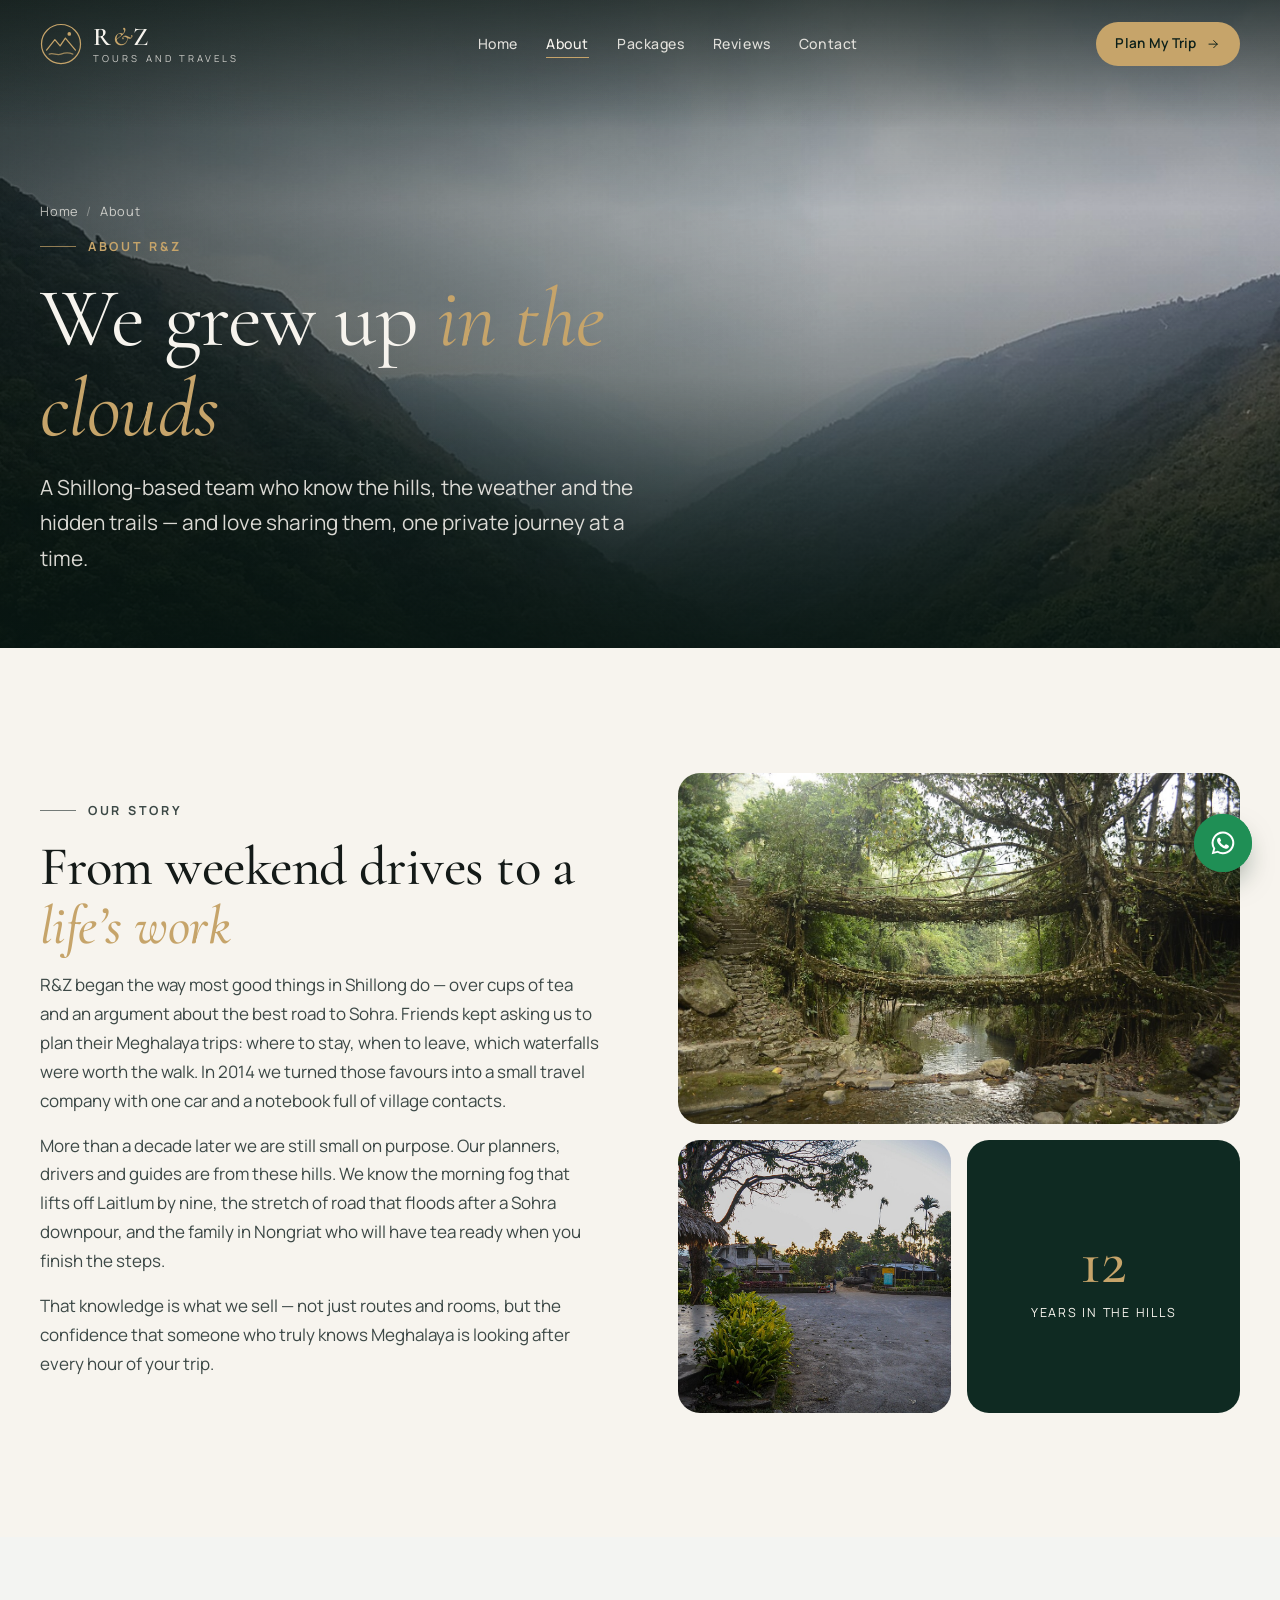
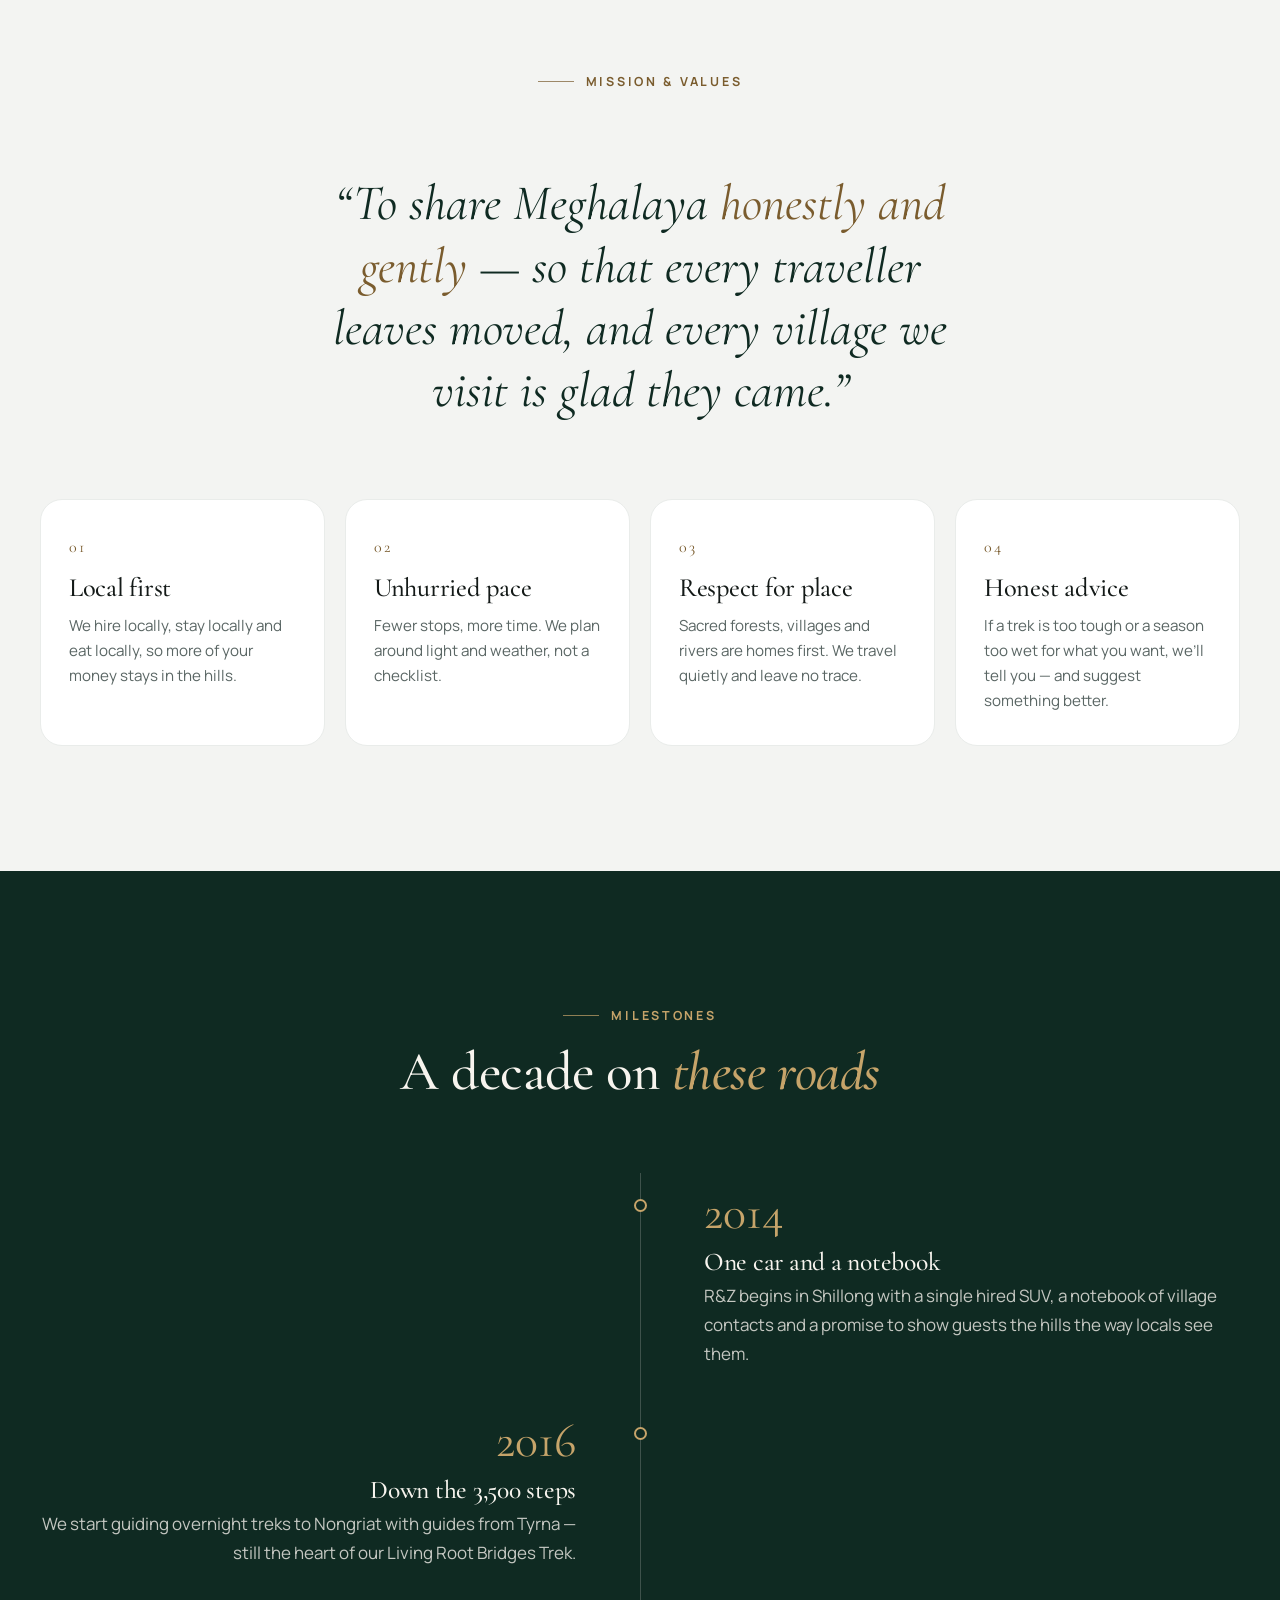
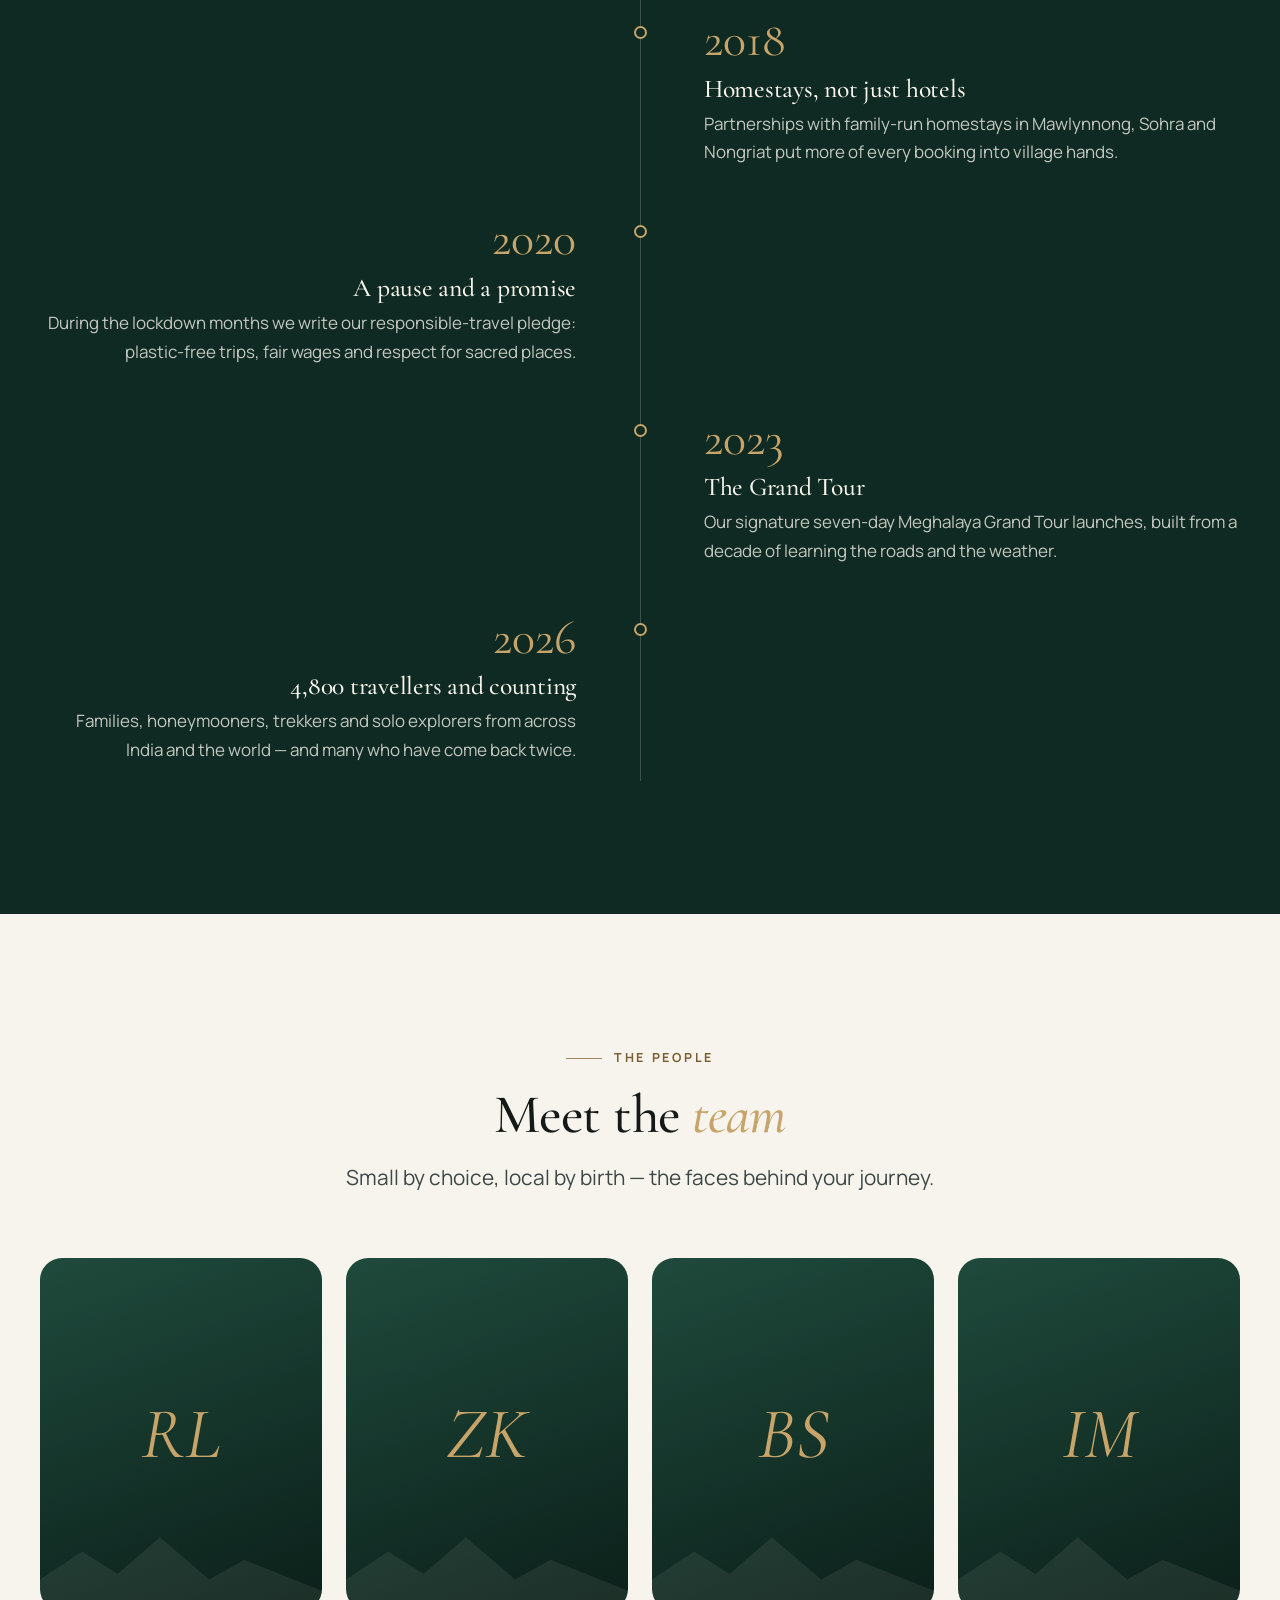
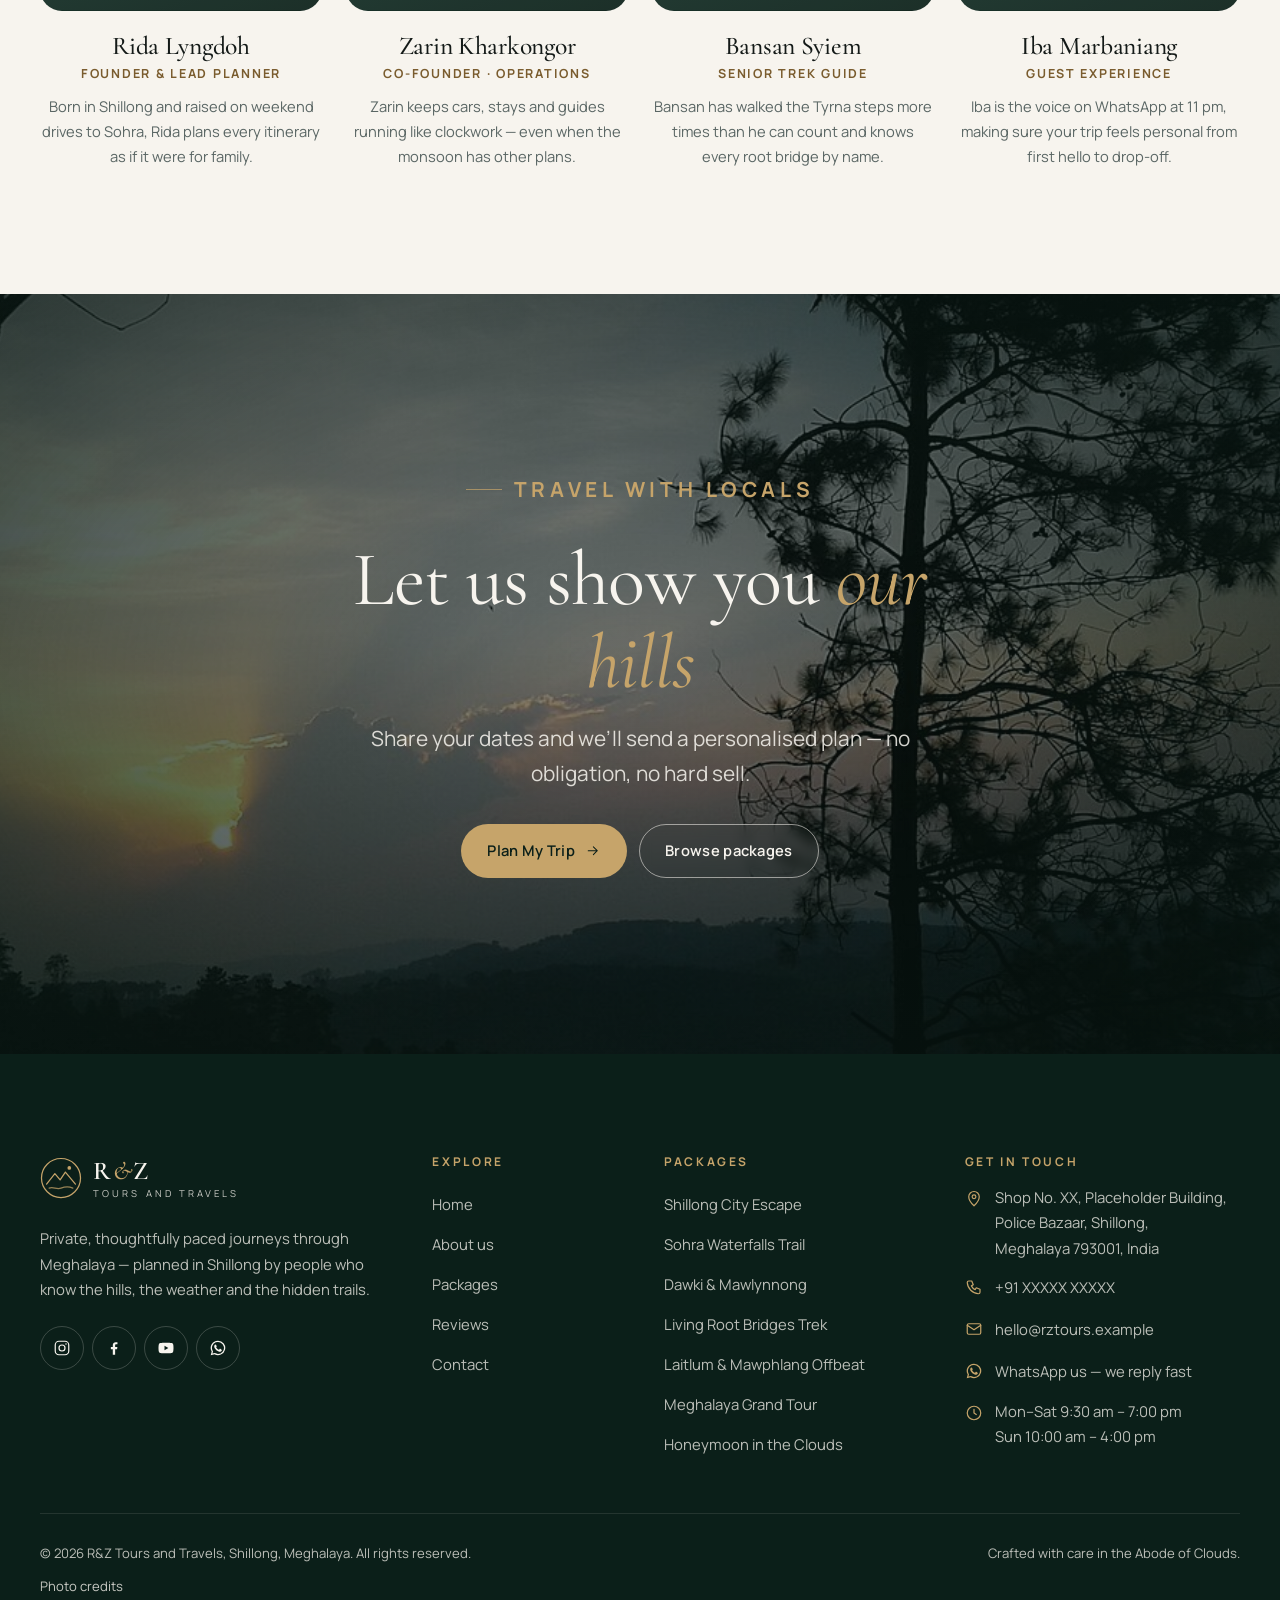
==== about.html @ 7c899595 "Initial Commit" ====
<!DOCTYPE html>
<html lang="en-IN">
<head>
<meta charset="utf-8">
<meta name="viewport" content="width=device-width, initial-scale=1">
<title>About Us | R&amp;Z Tours and Travels, Shillong</title>
<meta name="description" content="Meet R&amp;Z Tours and Travels — a Shillong-based team planning private, unhurried journeys across Meghalaya since 2014. Our story, values, milestones and team.">
<meta name="theme-color" content="#0f2a22">
<meta name="robots" content="index, follow">
<!-- Open Graph / social sharing (replace the example domain with your live domain) -->
<meta property="og:type" content="website">
<meta property="og:site_name" content="R&amp;Z Tours and Travels">
<meta property="og:title" content="About Us | R&amp;Z Tours and Travels, Shillong">
<meta property="og:description" content="Meet R&amp;Z Tours and Travels — a Shillong-based team planning private, unhurried journeys across Meghalaya since 2014. Our story, values, milestones and team.">
<meta property="og:url" content="https://www.rztours.example/about.html">
<meta property="og:image" content="https://www.rztours.example/assets/images/sohra-misty-valley-hero.jpg">
<meta property="og:locale" content="en_IN">
<meta name="twitter:card" content="summary_large_image">
<link rel="icon" type="image/svg+xml" href="data:image/svg+xml,%3Csvg%20xmlns%3D'http%3A%2F%2Fwww.w3.org%2F2000%2Fsvg'%20viewBox%3D'0%200%2048%2048'%3E%3Crect%20width%3D'48'%20height%3D'48'%20rx%3D'12'%20fill%3D'%230f2a22'%2F%3E%3Cpath%20d%3D'M8%2032l9.5-12%206%207.2%206-9L41%2032'%20fill%3D'none'%20stroke%3D'%23c6a46a'%20stroke-width%3D'3'%20stroke-linecap%3D'round'%20stroke-linejoin%3D'round'%2F%3E%3Ccircle%20cx%3D'33.5'%20cy%3D'13'%20r%3D'2.6'%20fill%3D'%23c6a46a'%2F%3E%3C%2Fsvg%3E">
<link rel="preconnect" href="https://fonts.googleapis.com">
<link rel="preconnect" href="https://fonts.gstatic.com" crossorigin>
<link rel="stylesheet" href="https://fonts.googleapis.com/css2?family=Cormorant+Garamond:ital,wght@0,400;0,500;0,600;1,400;1,500&amp;family=Manrope:wght@400;500;600;700&amp;display=swap">
<link rel="stylesheet" href="assets/css/style.css">
<script>
  /* Runs before paint: flags JS, decides between first-visit preloader and the page-transition curtain.
     Failsafe: if main.js never loads, the page is revealed after 4s. */
  (function (h) {
    h.className += ' js';
    var first = false;
    try { first = !sessionStorage.getItem('rz-visited'); sessionStorage.setItem('rz-visited', '1'); } catch (e) {}
    var reduce = window.matchMedia && window.matchMedia('(prefers-reduced-motion: reduce)').matches;
    h.className += (first && !reduce) ? ' show-preloader' : ' pt-cover';
    setTimeout(function () { if (!window.RZ) { h.className = h.className.replace(/\b(js|pt-cover|show-preloader)\b/g, ''); } }, 4000);
  })(document.documentElement);
</script>
</head><body>
<a class="skip-link" href="#main">Skip to main content</a>

<!-- Preloader (first visit only) -->
<div class="preloader" aria-hidden="true">
  <div class="preloader__inner">
    <svg class="preloader__mark" viewBox="0 0 48 48" fill="none" stroke="currentColor" stroke-width="1.4" stroke-linecap="round" stroke-linejoin="round" aria-hidden="true"><circle cx="24" cy="24" r="22.3"/><path d="M7.5 31l9.5-12 6 7.2 6-9 11.5 13.8"/><path d="M10.5 35.6c4.4-2 8.6 1.9 13.5 0s9.2-2 13.5 0" opacity=".75"/><circle cx="33.5" cy="12.5" r="2.1" fill="currentColor" stroke="none"/></svg>
    <div class="preloader__word"><span>R&amp;Z</span></div>
    <div class="preloader__line"></div>
    <p class="preloader__sub">Tours and Travels · Shillong</p>
  </div>
</div>

<!-- Page transition curtain -->
<div class="page-transition" aria-hidden="true"><div class="page-transition__panel"><svg class="page-transition__mark" viewBox="0 0 48 48" fill="none" stroke="currentColor" stroke-width="1.4" stroke-linecap="round" stroke-linejoin="round" aria-hidden="true"><circle cx="24" cy="24" r="22.3"/><path d="M7.5 31l9.5-12 6 7.2 6-9 11.5 13.8"/><path d="M10.5 35.6c4.4-2 8.6 1.9 13.5 0s9.2-2 13.5 0" opacity=".75"/><circle cx="33.5" cy="12.5" r="2.1" fill="currentColor" stroke="none"/></svg></div></div>

<!-- ============ HEADER (identical on every page) ============ -->
<header class="site-header">
  <div class="container header__inner">
    <a class="logo" href="index.html" aria-label="R&amp;Z Tours and Travels — home">
      <svg class="logo__mark" viewBox="0 0 48 48" fill="none" stroke="currentColor" stroke-width="1.4" stroke-linecap="round" stroke-linejoin="round" aria-hidden="true"><circle cx="24" cy="24" r="22.3"/><path d="M7.5 31l9.5-12 6 7.2 6-9 11.5 13.8"/><path d="M10.5 35.6c4.4-2 8.6 1.9 13.5 0s9.2-2 13.5 0" opacity=".75"/><circle cx="33.5" cy="12.5" r="2.1" fill="currentColor" stroke="none"/></svg>
      <span class="logo__text"><span class="logo__name">R<i>&amp;</i>Z</span><span class="logo__sub">Tours and Travels</span></span>
    </a>
    <nav class="nav" aria-label="Primary">
      <ul class="nav__list">
          <li><a class="nav__link" href="index.html">Home</a></li>
          <li><a class="nav__link" href="about.html" aria-current="page">About</a></li>
          <li><a class="nav__link" href="packages.html">Packages</a></li>
          <li><a class="nav__link" href="reviews.html">Reviews</a></li>
          <li><a class="nav__link" href="contact.html">Contact</a></li>
      </ul>
    </nav>
    <a class="btn btn--gold btn--sm header__cta" href="contact.html">Plan My Trip <svg viewBox="0 0 24 24" fill="none" stroke="currentColor" stroke-width="1.6" stroke-linecap="round" stroke-linejoin="round" aria-hidden="true"><path d="M5 12h14M13 6l6 6-6 6"/></svg></a>
    <button class="menu-toggle" type="button" aria-expanded="false" aria-controls="mobile-menu" aria-label="Open menu">
      <span class="menu-toggle__box" aria-hidden="true"><span class="menu-toggle__line"></span><span class="menu-toggle__line"></span><span class="menu-toggle__line"></span></span>
    </button>
  </div>
</header>

<div class="mobile-menu" id="mobile-menu">
  <nav aria-label="Mobile">
    <ul class="mobile-menu__list">
        <li class="mobile-menu__item"><a class="mobile-menu__link" href="index.html"><small>01</small>Home</a></li>
        <li class="mobile-menu__item"><a class="mobile-menu__link" href="about.html" aria-current="page"><small>02</small>About</a></li>
        <li class="mobile-menu__item"><a class="mobile-menu__link" href="packages.html"><small>03</small>Packages</a></li>
        <li class="mobile-menu__item"><a class="mobile-menu__link" href="reviews.html"><small>04</small>Reviews</a></li>
        <li class="mobile-menu__item"><a class="mobile-menu__link" href="contact.html"><small>05</small>Contact</a></li>
    </ul>
  </nav>
  <div class="mobile-menu__foot">
    <a href="tel:+91XXXXXXXXXX">+91&nbsp;XXXXX&nbsp;XXXXX</a>
    <a href="mailto:hello@rztours.example">hello@rztours.example</a>
    <a href="https://wa.me/91XXXXXXXXXX" target="_blank" rel="noopener">Chat on WhatsApp</a>
  </div>
</div>
<!-- ============ /HEADER ============ -->

<main id="main">
  <section class="page-hero">
    <div class="page-hero__media" data-parallax="0.25"><img src="assets/images/sohra-misty-valley-hero.jpg" srcset="assets/images/sohra-misty-valley.jpg 1280w, assets/images/sohra-misty-valley-hero.jpg 1920w" sizes="100vw" width="1920" height="1440" alt="Mist settling into a deep forested valley near Sohra" fetchpriority="high" decoding="async"></div>
    <div class="page-hero__overlay"></div>
    <div class="container page-hero__content">
      <nav aria-label="Breadcrumb" class="hero-fade hero-fade--1"><ol class="breadcrumb"><li><a href="index.html">Home</a></li><li><span aria-current="page">About</span></li></ol></nav>
      <p class="eyebrow hero-fade hero-fade--1">About R&amp;Z</p>
      <h1 class="page-hero__title" data-split>We grew up <em>in the clouds</em></h1>
      <p class="page-hero__lead hero-fade hero-fade--3">A Shillong-based team who know the hills, the weather and the hidden trails — and love sharing them, one private journey at a time.</p>
      
    </div>
  </section>

  <!-- ===== STORY ===== -->
  <section class="section" aria-labelledby="story-title">
    <div class="container split">
      <div class="prose" data-reveal>
        <p class="eyebrow">Our story</p>
        <h2 id="story-title">From weekend drives to a <em class="accent">life’s work</em></h2>
        <p>R&amp;Z began the way most good things in Shillong do — over cups of tea and an argument about the best road to Sohra. Friends kept asking us to plan their Meghalaya trips: where to stay, when to leave, which waterfalls were worth the walk. In 2014 we turned those favours into a small travel company with one car and a notebook full of village contacts.</p>
        <p>More than a decade later we are still small on purpose. Our planners, drivers and guides are from these hills. We know the morning fog that lifts off Laitlum by nine, the stretch of road that floods after a Sohra downpour, and the family in Nongriat who will have tea ready when you finish the steps.</p>
        <p>That knowledge is what we sell — not just routes and rooms, but the confidence that someone who truly knows Meghalaya is looking after every hour of your trip.</p>
      </div>
      <div class="story-media" data-stagger="0.15">
        <div class="story-media__a mask-reveal"><img src="assets/images/nongriat-root-bridges.jpg" width="1280" height="848" alt="Living root bridges spanning a stream in Nongriat village" loading="lazy" decoding="async"></div>
        <div class="story-media__b mask-reveal"><img src="assets/images/mawlynnong-village-square.jpg" width="1280" height="853" alt="Thatched shelters and tidy paths in Mawlynnong village" loading="lazy" decoding="async"></div>
        <div class="story-media__badge" data-reveal="zoom"><strong>12</strong><span>Years in the hills</span></div>
      </div>
    </div>
  </section>

  <!-- ===== MISSION &amp; VALUES ===== -->
  <section class="section section--fog" aria-labelledby="mission-title">
    <div class="container">
      <div class="section-head section-head--center" data-reveal>
        <p class="eyebrow">Mission &amp; values</p>
        <h2 id="mission-title" class="visually-hidden">Our mission and values</h2>
      </div>
      <p class="mission" data-reveal>“To share Meghalaya <em>honestly and gently</em> — so that every traveller leaves moved, and every village we visit is glad they came.”</p>
      <div class="values" data-stagger="0.1">
        <article class="value"><span class="value__num">01</span><h3>Local first</h3><p>We hire locally, stay locally and eat locally, so more of your money stays in the hills.</p></article>
        <article class="value"><span class="value__num">02</span><h3>Unhurried pace</h3><p>Fewer stops, more time. We plan around light and weather, not a checklist.</p></article>
        <article class="value"><span class="value__num">03</span><h3>Respect for place</h3><p>Sacred forests, villages and rivers are homes first. We travel quietly and leave no trace.</p></article>
        <article class="value"><span class="value__num">04</span><h3>Honest advice</h3><p>If a trek is too tough or a season too wet for what you want, we’ll tell you — and suggest something better.</p></article>
      </div>
    </div>
  </section>

  <!-- ===== TIMELINE ===== -->
  <!-- PLACEHOLDER MILESTONES — update with real company history -->
  <section class="section section--pine on-dark" aria-labelledby="timeline-title">
    <div class="container">
      <div class="section-head section-head--center" data-reveal>
        <p class="eyebrow">Milestones</p>
        <h2 id="timeline-title">A decade on <em class="accent">these roads</em></h2>
      </div>
      <div class="timeline">
        <span class="timeline__progress" aria-hidden="true"></span>
        <article class="milestone" data-reveal>
          <span class="milestone__year">2014</span>
          <h3>One car and a notebook</h3>
          <p>R&amp;Z begins in Shillong with a single hired SUV, a notebook of village contacts and a promise to show guests the hills the way locals see them.</p>
        </article>
        <article class="milestone" data-reveal>
          <span class="milestone__year">2016</span>
          <h3>Down the 3,500 steps</h3>
          <p>We start guiding overnight treks to Nongriat with guides from Tyrna — still the heart of our Living Root Bridges Trek.</p>
        </article>
        <article class="milestone" data-reveal>
          <span class="milestone__year">2018</span>
          <h3>Homestays, not just hotels</h3>
          <p>Partnerships with family-run homestays in Mawlynnong, Sohra and Nongriat put more of every booking into village hands.</p>
        </article>
        <article class="milestone" data-reveal>
          <span class="milestone__year">2020</span>
          <h3>A pause and a promise</h3>
          <p>During the lockdown months we write our responsible-travel pledge: plastic-free trips, fair wages and respect for sacred places.</p>
        </article>
        <article class="milestone" data-reveal>
          <span class="milestone__year">2023</span>
          <h3>The Grand Tour</h3>
          <p>Our signature seven-day Meghalaya Grand Tour launches, built from a decade of learning the roads and the weather.</p>
        </article>
        <article class="milestone" data-reveal>
          <span class="milestone__year">2026</span>
          <h3>4,800 travellers and counting</h3>
          <p>Families, honeymooners, trekkers and solo explorers from across India and the world — and many who have come back twice.</p>
        </article>
      </div>
    </div>
  </section>

  <!-- ===== TEAM ===== -->
  <!-- PLACEHOLDER TEAM — replace names, roles and add real photos -->
  <section class="section" aria-labelledby="team-title">
    <div class="container">
      <div class="section-head section-head--center" data-reveal>
        <p class="eyebrow">The people</p>
        <h2 id="team-title">Meet the <em class="accent">team</em></h2>
        <p class="lead">Small by choice, local by birth — the faces behind your journey.</p>
      </div>
      <div class="team" data-stagger="0.12">
        <article class="member">
          <div class="member__photo" role="img" aria-label="Portrait placeholder for Rida Lyngdoh"><svg class="member__hills" viewBox="0 0 200 60" fill="currentColor" aria-hidden="true"><path d="M0 60V38l30-20 25 16 30-26 35 30 25-14 55 22v14z"/></svg><span class="member__initials" aria-hidden="true">RL</span></div>
          <h3>Rida Lyngdoh</h3>
          <span class="member__role">Founder &amp; Lead Planner</span>
          <p>Born in Shillong and raised on weekend drives to Sohra, Rida plans every itinerary as if it were for family.</p>
        </article>
        <article class="member">
          <div class="member__photo" role="img" aria-label="Portrait placeholder for Zarin Kharkongor"><svg class="member__hills" viewBox="0 0 200 60" fill="currentColor" aria-hidden="true"><path d="M0 60V38l30-20 25 16 30-26 35 30 25-14 55 22v14z"/></svg><span class="member__initials" aria-hidden="true">ZK</span></div>
          <h3>Zarin Kharkongor</h3>
          <span class="member__role">Co-founder · Operations</span>
          <p>Zarin keeps cars, stays and guides running like clockwork — even when the monsoon has other plans.</p>
        </article>
        <article class="member">
          <div class="member__photo" role="img" aria-label="Portrait placeholder for Bansan Syiem"><svg class="member__hills" viewBox="0 0 200 60" fill="currentColor" aria-hidden="true"><path d="M0 60V38l30-20 25 16 30-26 35 30 25-14 55 22v14z"/></svg><span class="member__initials" aria-hidden="true">BS</span></div>
          <h3>Bansan Syiem</h3>
          <span class="member__role">Senior Trek Guide</span>
          <p>Bansan has walked the Tyrna steps more times than he can count and knows every root bridge by name.</p>
        </article>
        <article class="member">
          <div class="member__photo" role="img" aria-label="Portrait placeholder for Iba Marbaniang"><svg class="member__hills" viewBox="0 0 200 60" fill="currentColor" aria-hidden="true"><path d="M0 60V38l30-20 25 16 30-26 35 30 25-14 55 22v14z"/></svg><span class="member__initials" aria-hidden="true">IM</span></div>
          <h3>Iba Marbaniang</h3>
          <span class="member__role">Guest Experience</span>
          <p>Iba is the voice on WhatsApp at 11 pm, making sure your trip feels personal from first hello to drop-off.</p>
        </article>
      </div>
    </div>
  </section>

  <section class="cta-band" aria-labelledby="cta-title">
    <div class="cta-band__media" data-parallax="0.15"><img src="assets/images/shillong-pine-sunset-hero.jpg" srcset="assets/images/shillong-pine-sunset.jpg 1280w, assets/images/shillong-pine-sunset-hero.jpg 1920w" sizes="100vw" width="1920" height="1080" alt="" loading="lazy" decoding="async"></div>
    <div class="container" data-reveal>
      <p class="eyebrow">Travel with locals</p>
      <h2 id="cta-title">Let us show you <em>our hills</em></h2>
      <p>Share your dates and we’ll send a personalised plan — no obligation, no hard sell.</p>
      <div class="cta-band__actions">
        <a class="btn btn--gold" href="contact.html">Plan My Trip <svg viewBox="0 0 24 24" fill="none" stroke="currentColor" stroke-width="1.6" stroke-linecap="round" stroke-linejoin="round" aria-hidden="true"><path d="M5 12h14M13 6l6 6-6 6"/></svg></a>
        <a class="btn btn--ghost" href="packages.html">Browse packages</a>
      </div>
    </div>
  </section>
</main>
<!-- ============ FOOTER (identical on every page) ============ -->
<footer class="site-footer">
  <div class="container">
    <div class="footer__top">
      <div class="footer__brand">
        <a class="logo" href="index.html" aria-label="R&amp;Z Tours and Travels — home">
          <svg class="logo__mark" viewBox="0 0 48 48" fill="none" stroke="currentColor" stroke-width="1.4" stroke-linecap="round" stroke-linejoin="round" aria-hidden="true"><circle cx="24" cy="24" r="22.3"/><path d="M7.5 31l9.5-12 6 7.2 6-9 11.5 13.8"/><path d="M10.5 35.6c4.4-2 8.6 1.9 13.5 0s9.2-2 13.5 0" opacity=".75"/><circle cx="33.5" cy="12.5" r="2.1" fill="currentColor" stroke="none"/></svg>
          <span class="logo__text"><span class="logo__name">R<i>&amp;</i>Z</span><span class="logo__sub">Tours and Travels</span></span>
        </a>
        <p>Private, thoughtfully paced journeys through Meghalaya — planned in Shillong by people who know the hills, the weather and the hidden trails.</p>
        <div class="socials">
          <!-- PLACEHOLDER social links — replace with your real profiles -->
          <a href="https://www.instagram.com/" target="_blank" rel="noopener" aria-label="R&amp;Z on Instagram"><svg viewBox="0 0 24 24" fill="none" stroke="currentColor" stroke-width="1.6" aria-hidden="true"><rect x="3" y="3" width="18" height="18" rx="5"/><circle cx="12" cy="12" r="4"/><circle cx="17.3" cy="6.7" r="1" fill="currentColor" stroke="none"/></svg></a>
          <a href="https://www.facebook.com/" target="_blank" rel="noopener" aria-label="R&amp;Z on Facebook"><svg viewBox="0 0 24 24" fill="currentColor" aria-hidden="true"><path d="M13.5 21v-7.5h2.6l.4-3h-3V8.6c0-.9.3-1.5 1.5-1.5h1.6V4.4c-.3 0-1.2-.1-2.3-.1-2.3 0-3.9 1.4-3.9 4v2.2H7.8v3h2.6V21z"/></svg></a>
          <a href="https://www.youtube.com/" target="_blank" rel="noopener" aria-label="R&amp;Z on YouTube"><svg viewBox="0 0 24 24" fill="currentColor" aria-hidden="true"><path d="M21.6 7.2a2.5 2.5 0 00-1.8-1.8C18.2 5 12 5 12 5s-6.2 0-7.8.4a2.5 2.5 0 00-1.8 1.8C2 8.8 2 12 2 12s0 3.2.4 4.8a2.5 2.5 0 001.8 1.8C5.8 19 12 19 12 19s6.2 0 7.8-.4a2.5 2.5 0 001.8-1.8c.4-1.6.4-4.8.4-4.8s0-3.2-.4-4.8zM10 15V9l5.2 3z"/></svg></a>
          <a href="https://wa.me/91XXXXXXXXXX" target="_blank" rel="noopener" aria-label="Chat with R&amp;Z on WhatsApp"><svg viewBox="0 0 24 24" fill="currentColor" aria-hidden="true"><path d="M12 2.2A9.7 9.7 0 003.6 16.8L2.3 21.7l5-1.3A9.7 9.7 0 1012 2.2zm0 17.7a8 8 0 01-4.1-1.1l-.3-.2-3 .8.8-2.9-.2-.3A8 8 0 1112 19.9zm4.4-6c-.2-.1-1.4-.7-1.7-.8-.2-.1-.4-.1-.5.1l-.8 1c-.1.2-.3.2-.5.1a6.6 6.6 0 01-3.3-2.9c-.2-.4.2-.4.7-1.3.1-.2 0-.3 0-.4l-.8-1.8c-.2-.5-.4-.4-.5-.4h-.5a.9.9 0 00-.7.3 2.8 2.8 0 00-.9 2.1 4.9 4.9 0 001 2.6 11.2 11.2 0 004.3 3.8c1.6.7 2.2.7 3 .6a2.6 2.6 0 001.7-1.2 2.1 2.1 0 00.1-1.2c0-.1-.2-.2-.5-.3z"/></svg></a>
        </div>
      </div>
      <div>
        <h2 class="footer__title">Explore</h2>
        <ul class="footer__links">
          <li><a href="index.html">Home</a></li>
          <li><a href="about.html">About us</a></li>
          <li><a href="packages.html">Packages</a></li>
          <li><a href="reviews.html">Reviews</a></li>
          <li><a href="contact.html">Contact</a></li>
        </ul>
      </div>
      <div>
        <h2 class="footer__title">Packages</h2>
        <ul class="footer__links">
          <li><a href="packages/shillong-city-escape.html">Shillong City Escape</a></li>
          <li><a href="packages/sohra-waterfalls-trail.html">Sohra Waterfalls Trail</a></li>
          <li><a href="packages/dawki-mawlynnong.html">Dawki &amp; Mawlynnong</a></li>
          <li><a href="packages/living-root-bridges-trek.html">Living Root Bridges Trek</a></li>
          <li><a href="packages/laitlum-mawphlang-offbeat.html">Laitlum &amp; Mawphlang Offbeat</a></li>
          <li><a href="packages/meghalaya-grand-tour.html">Meghalaya Grand Tour</a></li>
          <li><a href="packages/honeymoon-in-the-clouds.html">Honeymoon in the Clouds</a></li>
        </ul>
      </div>
      <div>
        <h2 class="footer__title">Get in touch</h2>
        <!-- PLACEHOLDER contact details — replace before launch -->
        <ul class="footer__contact">
          <li><svg viewBox="0 0 24 24" fill="none" stroke="currentColor" stroke-width="1.6" stroke-linecap="round" stroke-linejoin="round" aria-hidden="true"><path d="M12 21s-7-6.2-7-12a7 7 0 0114 0c0 5.8-7 12-7 12z"/><circle cx="12" cy="9" r="2.5"/></svg><span>Shop No. XX, Placeholder Building,<br>Police Bazaar, Shillong,<br>Meghalaya 793001, India</span></li>
          <li><svg viewBox="0 0 24 24" fill="none" stroke="currentColor" stroke-width="1.6" stroke-linecap="round" stroke-linejoin="round" aria-hidden="true"><path d="M5 4h4l2 5-2.5 1.5a11 11 0 005 5L15 13l5 2v4a2 2 0 01-2 2A16 16 0 013 6a2 2 0 012-2"/></svg><a href="tel:+91XXXXXXXXXX">+91&nbsp;XXXXX&nbsp;XXXXX</a></li>
          <li><svg viewBox="0 0 24 24" fill="none" stroke="currentColor" stroke-width="1.6" stroke-linecap="round" stroke-linejoin="round" aria-hidden="true"><rect x="3" y="5" width="18" height="14" rx="2"/><path d="M3 7l9 6 9-6"/></svg><a href="mailto:hello@rztours.example">hello@rztours.example</a></li>
          <li><svg viewBox="0 0 24 24" fill="currentColor" aria-hidden="true"><path d="M12 2.2A9.7 9.7 0 003.6 16.8L2.3 21.7l5-1.3A9.7 9.7 0 1012 2.2zm0 17.7a8 8 0 01-4.1-1.1l-.3-.2-3 .8.8-2.9-.2-.3A8 8 0 1112 19.9zm4.4-6c-.2-.1-1.4-.7-1.7-.8-.2-.1-.4-.1-.5.1l-.8 1c-.1.2-.3.2-.5.1a6.6 6.6 0 01-3.3-2.9c-.2-.4.2-.4.7-1.3.1-.2 0-.3 0-.4l-.8-1.8c-.2-.5-.4-.4-.5-.4h-.5a.9.9 0 00-.7.3 2.8 2.8 0 00-.9 2.1 4.9 4.9 0 001 2.6 11.2 11.2 0 004.3 3.8c1.6.7 2.2.7 3 .6a2.6 2.6 0 001.7-1.2 2.1 2.1 0 00.1-1.2c0-.1-.2-.2-.5-.3z"/></svg><a href="https://wa.me/91XXXXXXXXXX" target="_blank" rel="noopener">WhatsApp us — we reply fast</a></li>
          <li><svg viewBox="0 0 24 24" fill="none" stroke="currentColor" stroke-width="1.6" stroke-linecap="round" stroke-linejoin="round" aria-hidden="true"><circle cx="12" cy="12" r="9"/><path d="M12 7v5l3 2"/></svg><span>Mon–Sat 9:30 am – 7:00 pm<br>Sun 10:00 am – 4:00 pm</span></li>
        </ul>
      </div>
    </div>
    <div class="footer__bottom">
      <div>
        <p>© <span data-year>2026</span> R&amp;Z Tours and Travels, Shillong, Meghalaya. All rights reserved.</p>
        <details class="credits">
          <summary>Photo credits</summary>
          <p>Photographs from Wikimedia Commons, used under their respective Creative Commons licences (CC BY, CC BY-SA) or dedicated to the public domain (CC0). Images were resized; no other changes were made. <a href="https://commons.wikimedia.org/wiki/File:Cherrapunji_Waterfalls_Over_the_clouds.jpg" target="_blank" rel="noopener">Nohkalikai Falls, Sohra</a> — JakilDedhia (CC BY-SA 4.0); <a href="https://commons.wikimedia.org/wiki/File:Umiam_Lake,_Shillong,_Meghalaya.jpg" target="_blank" rel="noopener">Umiam Lake, Ri-Bhoi</a> — Prof. Vikramjit Kakati (CC BY-SA 4.0); <a href="https://commons.wikimedia.org/wiki/File:Laitlum_Canyon_(4).jpg" target="_blank" rel="noopener">Laitlum Canyons, East Khasi Hills</a> — ANKAN (CC BY-SA 4.0); <a href="https://commons.wikimedia.org/wiki/File:View_from_Mawkdok_Dympep_Valley_View_Point,_Cherrapunji,_Meghalaya,_India_in_April_2017.jpg" target="_blank" rel="noopener">Mawkdok Dympep Valley, Sohra</a> — BroKholi94 (CC BY-SA 4.0); <a href="https://commons.wikimedia.org/wiki/File:Seven_Sisters_Falls.jpg" target="_blank" rel="noopener">Seven Sisters Falls, Sohra</a> — Trideep Dutta Photography (CC BY-SA 4.0); <a href="https://commons.wikimedia.org/wiki/File:Dawn_West_Khasi_Hills_Mawphanlur_Oct24_A7CR_04276.jpg" target="_blank" rel="noopener">West Khasi Hills at dawn</a> — Timothy A. Gonsalves (CC BY-SA 4.0); <a href="https://commons.wikimedia.org/wiki/File:Sunset_in_Shillong,_East_Khasi_Hills,_Meghalaya.jpg" target="_blank" rel="noopener">Sunset over the pines, Shillong</a> — Akynehu (CC BY-SA 4.0); <a href="https://commons.wikimedia.org/wiki/File:Umngot_River_View.jpg" target="_blank" rel="noopener">Umngot River, Dawki</a> — ANKAN (CC BY-SA 4.0); <a href="https://commons.wikimedia.org/wiki/File:Double_decker_living_root_bridge_01.jpg" target="_blank" rel="noopener">Double Decker Root Bridge, Nongriat</a> — Chiranjeeb Baul (CC BY-SA 4.0); <a href="https://commons.wikimedia.org/wiki/File:Umiam_Lake.jpg" target="_blank" rel="noopener">Sails at sunset, Umiam Lake</a> — Gargi Gore (CC BY-SA 4.0); <a href="https://commons.wikimedia.org/wiki/File:Umiam_Lake_from_View_Point.jpg" target="_blank" rel="noopener">Umiam Lake</a> — ANKAN (CC BY-SA 4.0); <a href="https://commons.wikimedia.org/wiki/File:Laitlum_in_monsoon_season.jpg" target="_blank" rel="noopener">Above the clouds, Laitlum</a> — JyotiPN (CC BY-SA 4.0); <a href="https://commons.wikimedia.org/wiki/File:NohKaLikai_Falls_V2_Wiki.jpg" target="_blank" rel="noopener">Nohkalikai Falls and its plunge pool</a> — Vikramjit Kakati (CC BY-SA 4.0); <a href="https://commons.wikimedia.org/wiki/File:Clear_Water_of_Umngot_River.jpg" target="_blank" rel="noopener">The clear Umngot River, Dawki</a> — ANKAN (CC BY-SA 4.0); <a href="https://commons.wikimedia.org/wiki/File:Street_in_Mawlynnong.jpg" target="_blank" rel="noopener">A lane in Mawlynnong</a> — Sai Avinash (CC BY-SA 4.0); <a href="https://commons.wikimedia.org/wiki/File:Elephant_Falls_Shillong_long_exposure.jpg" target="_blank" rel="noopener">Elephant Falls, Shillong</a> — Sudip2104 (CC BY-SA 4.0); <a href="https://commons.wikimedia.org/wiki/File:View_from_Shillong_Peak.jpg" target="_blank" rel="noopener">Shillong from Shillong Peak</a> — Rachit (CC BY-SA 4.0); <a href="https://commons.wikimedia.org/wiki/File:The_double_decker_living_root_bridge.jpg" target="_blank" rel="noopener">Double Decker Root Bridge and pool</a> — Jayesh minde (CC BY-SA 4.0); <a href="https://commons.wikimedia.org/wiki/File:Krang_Suri_Falls.jpg" target="_blank" rel="noopener">Krang Suri Falls, Jaintia Hills</a> — Abhimanyu Pathak (CC BY-SA 4.0); <a href="https://commons.wikimedia.org/wiki/File:SaurabhSawant_RainbowFalls_Nongriat_MG_2913.jpg" target="_blank" rel="noopener">Rainbow Falls, Nongriat</a> — Saurabhsawantphoto (CC BY-SA 4.0); <a href="https://commons.wikimedia.org/wiki/File:Trees_of_Mawphlang_Sacred_Forest_Meghalaya.jpg" target="_blank" rel="noopener">Mawphlang Sacred Forest</a> — Daniel Romanson (CC0); <a href="https://commons.wikimedia.org/wiki/File:Root_Bridge,_Mawlynnong...jpg" target="_blank" rel="noopener">Living Root Bridge, Riwai</a> — Keshuseeker (CC BY-SA 4.0); <a href="https://commons.wikimedia.org/wiki/File:Shillong_from_Shillong_Peak.jpg" target="_blank" rel="noopener">Pine hills above Shillong</a> — Aadri (CC BY-SA 3.0); <a href="https://commons.wikimedia.org/wiki/File:Shillong_during_night_01.jpg" target="_blank" rel="noopener">Shillong at Christmas</a> — Ganesh Mohan T (CC BY-SA 4.0); <a href="https://commons.wikimedia.org/wiki/File:Nohkalikai_Falls_of_Cherrapunji_in_summer.jpg" target="_blank" rel="noopener">Rainbow at Nohkalikai Falls</a> — Jyotishkardey (CC BY-SA 4.0); <a href="https://commons.wikimedia.org/wiki/File:Seven_Sisters_Waterfalls_(4).jpg" target="_blank" rel="noopener">The cliffs of Sohra</a> — ANKAN (CC BY-SA 4.0); <a href="https://commons.wikimedia.org/wiki/File:Mawsmai_cave.jpg" target="_blank" rel="noopener">Inside Mawsmai Cave</a> — Wann Majaw (CC0); <a href="https://commons.wikimedia.org/wiki/File:Arwah_Cave.jpg" target="_blank" rel="noopener">Arwah Cave, Sohra</a> — Wann Majaw (CC0); <a href="https://commons.wikimedia.org/wiki/File:Dainthlen_Falls_Sunset.jpg" target="_blank" rel="noopener">Dainthlen Falls at sunset</a> — Wann Majaw (CC0); <a href="https://commons.wikimedia.org/wiki/File:Powerful_Nohkalikai_Waterfall.jpg" target="_blank" rel="noopener">Nohkalikai Falls in the monsoon</a> — Photos Worldwide (CC0); <a href="https://commons.wikimedia.org/wiki/File:Dawki_Bridge_and_Umngot_River.jpg" target="_blank" rel="noopener">Dawki bridge over the Umngot</a> — ANKAN (CC BY-SA 4.0); <a href="https://commons.wikimedia.org/wiki/File:Mawlynnong_-_Cleanest_village_of_Asia_in_Meghalaya.jpg" target="_blank" rel="noopener">Mawlynnong village</a> — Madhumita Das (CC BY-SA 4.0); <a href="https://commons.wikimedia.org/wiki/File:Balancing_Rock,Mawllynong.jpg" target="_blank" rel="noopener">Balancing Rock, Mawlynnong</a> — Nirbangogoi (CC BY-SA 4.0); <a href="https://commons.wikimedia.org/wiki/File:Living_root_bridges_of_Nongriat_village_in_East_Khasi_Hills_district,_Meghalaya_JEG7387.jpg" target="_blank" rel="noopener">Root bridges of Nongriat</a> — PJeganathan (CC BY-SA 4.0); <a href="https://commons.wikimedia.org/wiki/File:Rainbow_Waterfall_Meghalaya.jpg" target="_blank" rel="noopener">The blue pool at Rainbow Falls</a> — Rajesh Rane (CC BY-SA 4.0); <a href="https://commons.wikimedia.org/wiki/File:Double_decker_living_root_bridge_at_Meghalaya.jpg" target="_blank" rel="noopener">Double Decker Root Bridge</a> — Arup619pal (CC BY-SA 4.0); <a href="https://commons.wikimedia.org/wiki/File:Double_Decker_Living_Root_Bridge3.jpg" target="_blank" rel="noopener">Roots of a living bridge</a> — Ashwin Kumar (CC BY-SA 2.0); <a href="https://commons.wikimedia.org/wiki/File:Laitlum_Canyon,_Meghalaya.jpg" target="_blank" rel="noopener">Grasslands at Laitlum</a> — Medhi jyoti (CC BY 4.0); <a href="https://commons.wikimedia.org/wiki/File:Krang_Suri_Waterfall.jpg" target="_blank" rel="noopener">Krang Suri Falls from above</a> — ANKAN (CC BY-SA 4.0); <a href="https://commons.wikimedia.org/wiki/File:Khasi_Hills,_Mawphlang.jpg" target="_blank" rel="noopener">River gorge near Mawphlang</a> — Prida Ariani (CC BY-SA 4.0); <a href="https://commons.wikimedia.org/wiki/File:Umiam_lake_01.jpg" target="_blank" rel="noopener">Morning on Umiam Lake</a> — Ganesh Mohan T (CC BY-SA 4.0); <a href="https://commons.wikimedia.org/wiki/File:Dusk_West_Khasi_Hills_Mawphanlur_Oct24_A7CR_04274.jpg" target="_blank" rel="noopener">Khasi Hills at dusk</a> — Timothy A. Gonsalves (CC BY-SA 4.0).</p>
        </details>
      </div>
      <p>Crafted with care in the Abode of Clouds.</p>
    </div>
  </div>
</footer>
<!-- ============ /FOOTER ============ -->

<a class="wa-float" href="https://wa.me/91XXXXXXXXXX" target="_blank" rel="noopener" aria-label="Chat with us on WhatsApp">
  <svg viewBox="0 0 24 24" fill="currentColor" aria-hidden="true"><path d="M12 2.2A9.7 9.7 0 003.6 16.8L2.3 21.7l5-1.3A9.7 9.7 0 1012 2.2zm0 17.7a8 8 0 01-4.1-1.1l-.3-.2-3 .8.8-2.9-.2-.3A8 8 0 1112 19.9zm4.4-6c-.2-.1-1.4-.7-1.7-.8-.2-.1-.4-.1-.5.1l-.8 1c-.1.2-.3.2-.5.1a6.6 6.6 0 01-3.3-2.9c-.2-.4.2-.4.7-1.3.1-.2 0-.3 0-.4l-.8-1.8c-.2-.5-.4-.4-.5-.4h-.5a.9.9 0 00-.7.3 2.8 2.8 0 00-.9 2.1 4.9 4.9 0 001 2.6 11.2 11.2 0 004.3 3.8c1.6.7 2.2.7 3 .6a2.6 2.6 0 001.7-1.2 2.1 2.1 0 00.1-1.2c0-.1-.2-.2-.5-.3z"/></svg><span class="wa-float__label" aria-hidden="true">Chat on WhatsApp</span>
</a>

<script src="https://code.jquery.com/jquery-3.7.1.min.js" integrity="sha256-/JqT3SQfawRcv/BIHPThkBvs0OEvtFFmqPF/lYI/Cxo=" crossorigin="anonymous"></script>
<script src="assets/js/main.js"></script>
</body>
</html>
---- assets/css/style.css ----
/* ==========================================================================
   R&Z Tours and Travels — Shared stylesheet
   Mobile-first. Sections:
   01 Tokens · 02 Reset & base · 03 Typography · 04 Layout utilities
   05 Buttons & links · 06 Preloader · 07 Page transition · 08 Header & nav
   09 Mobile menu · 10 Heroes · 11 Section headings · 12 Intro & counters
   13 Package cards · 14 Destinations strip · 15 Features · 16 Testimonials
   17 Gallery & lightbox · 18 CTA band · 19 Footer & WhatsApp · 20 Packages filter
   21 Package detail · 22 Reviews · 23 Contact & form · 24 Accordion / FAQ
   25 About · 26 Scroll reveal · 27 Reduced motion
   ========================================================================== */

/* 01 — Design tokens ------------------------------------------------------ */
:root {
  /* Palette */
  --pine-950: #0b1f19;
  --pine-900: #0f2a22;
  --pine-800: #163a2f;
  --pine-700: #1f4a3c;
  --pine-500: #3b6b58;
  --fog-50:  #f3f4f2;
  --fog-100: #e9ecea;
  --fog-200: #d9dfdc;
  --fog-300: #c3ccc8;
  --slate-500: #5a6664;
  --slate-700: #3c4846;
  --cream: #f7f4ee;
  --cream-2: #efeae0;
  --gold: #c6a46a;          /* decorative + text on dark */
  --gold-ink: #7a5c2e;      /* accessible gold for text on light */
  --ink: #141a18;
  --white: #ffffff;
  --success: #2f6b4f;
  --error: #a63d32;

  /* Type */
  --font-display: "Cormorant Garamond", "Playfair Display", Georgia, "Times New Roman", serif;
  --font-body: "Manrope", "Inter", system-ui, -apple-system, "Segoe UI", Roboto, sans-serif;
  --fs-xs: 0.78rem;
  --fs-sm: 0.9rem;
  --fs-base: clamp(1rem, 0.96rem + 0.2vw, 1.0625rem);
  --fs-lg: clamp(1.1rem, 1.02rem + 0.4vw, 1.3rem);
  --fs-h4: clamp(1.3rem, 1.15rem + 0.6vw, 1.6rem);
  --fs-h3: clamp(1.6rem, 1.3rem + 1vw, 2.1rem);
  --fs-h2: clamp(2.1rem, 1.5rem + 2.4vw, 3.5rem);
  --fs-h1: clamp(2.7rem, 1.7rem + 4.4vw, 5.6rem);
  --fs-display: clamp(3rem, 1.6rem + 6vw, 7.2rem);

  /* Spacing scale */
  --space-1: 0.25rem;
  --space-2: 0.5rem;
  --space-3: 0.75rem;
  --space-4: 1rem;
  --space-5: 1.5rem;
  --space-6: 2rem;
  --space-7: 3rem;
  --space-8: 4rem;
  --space-9: 6rem;
  --section-y: clamp(4.5rem, 3rem + 6vw, 8.5rem);
  --gutter: clamp(1.25rem, 4vw, 2.5rem);
  --container: 1240px;

  /* Shape & depth */
  --radius-sm: 8px;
  --radius: 14px;
  --radius-lg: 22px;
  --radius-pill: 999px;
  --shadow-sm: 0 1px 2px rgba(15, 42, 34, 0.06), 0 2px 8px rgba(15, 42, 34, 0.05);
  --shadow: 0 10px 30px -12px rgba(15, 42, 34, 0.22);
  --shadow-lg: 0 30px 60px -25px rgba(15, 42, 34, 0.38);

  /* Motion */
  --ease-out: cubic-bezier(0.22, 1, 0.36, 1);
  --ease-in-out: cubic-bezier(0.76, 0, 0.24, 1);
  --dur-fast: 0.25s;
  --dur: 0.5s;
  --dur-slow: 0.9s;
  --header-h: 72px;
}

@media (min-width: 1024px) {
  :root { --header-h: 88px; }
}

/* 02 — Reset & base ------------------------------------------------------- */
*, *::before, *::after { box-sizing: border-box; }
html { -webkit-text-size-adjust: 100%; scroll-padding-top: calc(var(--header-h) + 1rem); }
body {
  margin: 0;
  font-family: var(--font-body);
  font-size: var(--fs-base);
  line-height: 1.7;
  color: var(--ink);
  background: var(--cream);
  -webkit-font-smoothing: antialiased;
  -moz-osx-font-smoothing: grayscale;
  text-rendering: optimizeLegibility;
  overflow-x: hidden;
}
body.is-locked { overflow: hidden; }
img, svg, video, iframe { display: block; max-width: 100%; }
img {
  height: auto;
  background-color: var(--fog-200); /* palette fallback while images load */
}
a { color: inherit; text-decoration: none; }
button, input, select, textarea { font: inherit; color: inherit; }
button { cursor: pointer; background: none; border: 0; padding: 0; }
ul[class], ol[class] { list-style: none; margin: 0; padding: 0; }
figure { margin: 0; }
::selection { background: var(--gold); color: var(--pine-950); }

:focus-visible {
  outline: 2px solid var(--gold);
  outline-offset: 3px;
  border-radius: 4px;
}
.section--light :focus-visible, .bg-light :focus-visible { outline-color: var(--gold-ink); }

.visually-hidden {
  position: absolute !important;
  width: 1px; height: 1px;
  padding: 0; margin: -1px;
  overflow: hidden; clip: rect(0 0 0 0);
  white-space: nowrap; border: 0;
}
.skip-link {
  position: fixed; top: 0.75rem; left: 0.75rem; z-index: 1000;
  padding: 0.75rem 1.1rem;
  background: var(--gold); color: var(--pine-950);
  font-weight: 700; border-radius: var(--radius-sm);
  transform: translateY(-150%);
  transition: transform var(--dur-fast) var(--ease-out);
}
.skip-link:focus { transform: none; }

/* 03 — Typography --------------------------------------------------------- */
h1, h2, h3, h4 {
  font-family: var(--font-display);
  font-weight: 500;
  line-height: 1.08;
  letter-spacing: -0.01em;
  margin: 0 0 var(--space-4);
  color: inherit;
}
h1 { font-size: var(--fs-h1); }
h2 { font-size: var(--fs-h2); }
h3 { font-size: var(--fs-h3); line-height: 1.15; }
h4 { font-size: var(--fs-h4); line-height: 1.2; }
p { margin: 0 0 var(--space-4); }
em.accent, .accent { font-style: italic; color: var(--gold); }
.section--light em.accent { color: var(--gold-ink); }
.lead { font-size: var(--fs-lg); line-height: 1.65; color: var(--slate-700); }
.eyebrow {
  display: inline-flex; align-items: center; gap: 0.75rem;
  font-family: var(--font-body);
  font-size: var(--fs-xs);
  font-weight: 700;
  letter-spacing: 0.22em;
  text-transform: uppercase;
  color: var(--gold-ink);
  margin-bottom: var(--space-4);
}
.eyebrow::before {
  content: ""; width: 2.25rem; height: 1px; background: currentColor; opacity: 0.7;
}
.on-dark .eyebrow, .eyebrow--light { color: var(--gold); }
.prose p { color: var(--slate-700); }
.prose p:first-of-type::first-letter {
  font-family: var(--font-display);
  float: left; font-size: 3.6em; line-height: 0.85;
  padding: 0.08em 0.12em 0 0; color: var(--pine-700);
}

/* 04 — Layout utilities --------------------------------------------------- */
.container {
  width: 100%;
  max-width: calc(var(--container) + var(--gutter) * 2);
  margin-inline: auto;
  padding-inline: var(--gutter);
}
.container--narrow { max-width: calc(860px + var(--gutter) * 2); }
.section { padding-block: var(--section-y); position: relative; }
.section--tight { padding-block: calc(var(--section-y) * 0.6); }
.section--fog { background: var(--fog-50); }
.section--cream2 { background: var(--cream-2); }
.section--pine { background: var(--pine-900); color: var(--cream); }
.section--pine .lead, .section--pine p { color: rgba(247, 244, 238, 0.78); }
.grid { display: grid; gap: var(--space-5); }
.split {
  display: grid; gap: var(--space-7);
  align-items: center;
}
@media (min-width: 900px) {
  .split { grid-template-columns: 1fr 1fr; gap: clamp(3rem, 6vw, 6rem); }
  .split--60 { grid-template-columns: 1.25fr 1fr; }
}
.text-center { text-align: center; }
.mt-0 { margin-top: 0; }

/* 05 — Buttons & links ---------------------------------------------------- */
.btn {
  --btn-bg: var(--pine-800);
  --btn-fg: var(--cream);
  position: relative;
  display: inline-flex; align-items: center; justify-content: center; gap: 0.6rem;
  min-height: 48px;
  padding: 0.85rem 1.6rem;
  border-radius: var(--radius-pill);
  font-size: 0.92rem; font-weight: 600; letter-spacing: 0.02em;
  color: var(--btn-fg);
  background: var(--btn-bg);
  border: 1px solid transparent;
  overflow: hidden;
  isolation: isolate;
  transition: transform var(--dur-fast) var(--ease-out), box-shadow var(--dur) var(--ease-out), color var(--dur-fast);
  white-space: nowrap;
}
.btn::before { /* sliding fill on hover */
  content: ""; position: absolute; inset: 0; z-index: -1;
  background: var(--gold);
  transform: translateY(101%);
  transition: transform var(--dur) var(--ease-out);
}
.btn:hover::before, .btn:focus-visible::before { transform: none; }
.btn:hover, .btn:focus-visible { color: var(--pine-950); transform: translateY(-2px); box-shadow: var(--shadow); }
.btn:active { transform: translateY(0); }
.btn svg { width: 1.05em; height: 1.05em; transition: transform var(--dur) var(--ease-out); }
.btn:hover svg { transform: translateX(3px); }
.btn--gold { --btn-bg: var(--gold); --btn-fg: var(--pine-950); }
.btn--gold::before { background: var(--cream); }
.btn--ghost {
  --btn-bg: transparent; --btn-fg: var(--cream);
  border-color: rgba(247, 244, 238, 0.55);
  backdrop-filter: blur(6px);
}
.btn--ghost::before { background: var(--cream); }
.btn--outline { --btn-bg: transparent; --btn-fg: var(--pine-800); border-color: var(--pine-800); }
.btn--sm { min-height: 44px; padding: 0.6rem 1.15rem; font-size: 0.85rem; }
.btn--block { width: 100%; }

.link-arrow {
  display: inline-flex; align-items: center; gap: 0.5rem;
  font-weight: 600; font-size: 0.92rem;
  color: var(--pine-700);
  min-height: 44px;
  background-image: linear-gradient(currentColor, currentColor);
  background-size: 0 1px; background-repeat: no-repeat; background-position: 0 85%;
  transition: background-size var(--dur) var(--ease-out);
}
.link-arrow:hover { background-size: 100% 1px; }
.link-arrow svg { width: 1em; height: 1em; transition: transform var(--dur) var(--ease-out); }
.link-arrow:hover svg { transform: translateX(4px); }

/* 06 — Preloader (first visit only, toggled from inline <head> script) ----- */
.preloader {
  position: fixed; inset: 0; z-index: 300;
  display: none; place-items: center;
  background: var(--pine-950);
  color: var(--cream);
}
.show-preloader .preloader { display: grid; animation: preloaderFailsafe 0.6s 3.2s forwards; }
.preloader.is-done { opacity: 0; transition: opacity 0.6s var(--ease-out); pointer-events: none; }
.preloader__inner { display: grid; justify-items: center; gap: 1rem; text-align: center; }
.preloader__mark { width: 64px; height: 64px; color: var(--gold); opacity: 0; transform: scale(0.85); animation: plMark 0.7s 0.1s var(--ease-out) forwards; }
.preloader__word { overflow: hidden; }
.preloader__word span {
  display: block;
  font-family: var(--font-display); font-size: clamp(2.2rem, 6vw, 3.4rem); line-height: 1.1; letter-spacing: 0.02em;
  transform: translateY(105%); animation: plUp 0.8s 0.25s var(--ease-out) forwards;
}
.preloader__sub {
  font-size: 0.72rem; letter-spacing: 0.4em; text-transform: uppercase; color: var(--gold);
  opacity: 0; animation: plFade 0.6s 0.55s var(--ease-out) forwards;
}
.preloader__line { width: 140px; height: 1px; background: var(--gold); transform: scaleX(0); animation: plLine 0.9s 0.35s var(--ease-in-out) forwards; }
@keyframes plMark { to { opacity: 1; transform: none; } }
@keyframes plUp { to { transform: none; } }
@keyframes plFade { to { opacity: 1; } }
@keyframes plLine { to { transform: scaleX(1); } }
@keyframes preloaderFailsafe { to { opacity: 0; visibility: hidden; } }

/* 07 — Page transition overlay -------------------------------------------- */
.page-transition {
  position: fixed; inset: 0; z-index: 250;
  pointer-events: none;
  visibility: hidden;
  transform: translate3d(0, 100%, 0);
}
.page-transition__panel {
  position: absolute; inset: 0;
  background: var(--pine-900);
  display: grid; place-items: center;
}
.page-transition__panel::before { /* thin gold leading edge */
  content: ""; position: absolute; left: 0; right: 0; top: 0; height: 2px; background: var(--gold); opacity: 0.8;
}
.page-transition__mark { width: 54px; height: 54px; color: var(--gold); opacity: 0.9; }
.pt-cover .page-transition { visibility: visible; transform: none; pointer-events: auto; }
.page-transition.is-revealing {
  visibility: visible;
  transform: translate3d(0, -100%, 0);
  transition: transform 0.85s var(--ease-in-out);
}
.page-transition.is-leaving {
  visibility: visible; pointer-events: auto;
  transform: none;
  transition: transform 0.6s var(--ease-in-out);
}

/* 08 — Header & primary navigation ---------------------------------------- */
.site-header {
  position: fixed; top: 0; left: 0; right: 0; z-index: 120;
  height: var(--header-h);
  color: var(--cream);
  transition: transform 0.55s var(--ease-out);
}
.site-header::before { /* solid/blur state lives on a pseudo-element so we only animate opacity */
  content: ""; position: absolute; inset: 0; z-index: -1;
  background: rgba(11, 31, 25, 0.82);
  -webkit-backdrop-filter: blur(16px) saturate(140%);
  backdrop-filter: blur(16px) saturate(140%);
  box-shadow: 0 10px 30px -15px rgba(0, 0, 0, 0.45);
  opacity: 0;
  transition: opacity 0.45s var(--ease-out);
}
.site-header::after { /* gentle top scrim for legibility over bright heroes */
  content: ""; position: absolute; inset: 0 0 -40px; z-index: -2; pointer-events: none;
  background: linear-gradient(rgba(5, 15, 12, 0.45), transparent);
  transition: opacity 0.45s;
}
.site-header.is-solid::before { opacity: 1; }
.site-header.is-solid::after { opacity: 0; }
.site-header.is-hidden { transform: translate3d(0, -100%, 0); }
.menu-open .site-header { transform: none; }
.menu-open .site-header::before, .menu-open .site-header::after { opacity: 0; }

.header__inner {
  height: 100%;
  display: flex; align-items: center; justify-content: space-between; gap: 1.5rem;
}
.logo { display: inline-flex; align-items: center; gap: 0.7rem; min-height: 44px; color: var(--cream); }
.logo__mark { width: 42px; height: 42px; color: var(--gold); flex: none; transition: transform 0.8s var(--ease-out); }
.logo:hover .logo__mark { transform: rotate(-8deg) scale(1.04); }
.logo__text { display: grid; line-height: 1; }
.logo__name { font-family: var(--font-display); font-size: 1.6rem; font-weight: 600; letter-spacing: 0.02em; }
.logo__name i { font-style: italic; color: var(--gold); font-weight: 500; padding: 0 0.04em; }
.logo__sub { font-size: 0.6rem; letter-spacing: 0.32em; text-transform: uppercase; opacity: 0.8; margin-top: 0.3rem; }

.nav { display: none; }
.nav__list { display: flex; align-items: center; gap: clamp(1rem, 2.2vw, 2.25rem); }
.nav__link {
  position: relative; display: inline-flex; align-items: center; min-height: 44px;
  font-size: 0.88rem; font-weight: 500; letter-spacing: 0.04em;
  opacity: 0.88; transition: opacity var(--dur-fast);
}
.nav__link::after {
  content: ""; position: absolute; left: 0; right: 0; bottom: 8px; height: 1px;
  background: var(--gold);
  transform: scaleX(0); transform-origin: right;
  transition: transform var(--dur) var(--ease-out);
}
.nav__link:hover, .nav__link[aria-current="page"] { opacity: 1; }
.nav__link:hover::after, .nav__link[aria-current="page"]::after { transform: scaleX(1); transform-origin: left; }
.header__cta { display: none; }

@media (min-width: 1024px) {
  .nav { display: block; }
  .header__cta { display: inline-flex; }
  .menu-toggle { display: none !important; }
}

/* Hamburger -> X */
.menu-toggle {
  position: relative; width: 48px; height: 48px; margin-right: -8px;
  display: grid; place-items: center;
  border-radius: 50%;
}
.menu-toggle__box { position: relative; width: 26px; height: 14px; }
.menu-toggle__line {
  position: absolute; left: 0; width: 100%; height: 1.5px; background: currentColor; border-radius: 2px;
  transition: transform 0.5s var(--ease-out), opacity 0.3s;
}
.menu-toggle__line:nth-child(1) { top: 0; }
.menu-toggle__line:nth-child(2) { top: 6.25px; width: 70%; left: 30%; }
.menu-toggle__line:nth-child(3) { top: 12.5px; }
.menu-toggle[aria-expanded="true"] .menu-toggle__line:nth-child(1) { transform: translateY(6.25px) rotate(45deg); }
.menu-toggle[aria-expanded="true"] .menu-toggle__line:nth-child(2) { opacity: 0; transform: translateX(10px); }
.menu-toggle[aria-expanded="true"] .menu-toggle__line:nth-child(3) { transform: translateY(-6.25px) rotate(-45deg); }

/* 09 — Mobile menu (full-screen overlay) ---------------------------------- */
.mobile-menu {
  position: fixed; inset: 0; z-index: 110;
  background: var(--pine-950);
  color: var(--cream);
  display: flex; flex-direction: column; justify-content: center;
  padding: calc(var(--header-h) + 1rem) var(--gutter) 2rem;
  visibility: hidden; opacity: 0;
  transition: opacity 0.5s var(--ease-out), visibility 0s 0.5s;
  overflow-y: auto;
}
.mobile-menu::before { /* soft mist glow */
  content: ""; position: absolute; inset: -20% -40% auto auto; width: 90vw; height: 90vw; border-radius: 50%;
  background: radial-gradient(closest-side, rgba(198, 164, 106, 0.16), transparent);
  pointer-events: none;
}
.mobile-menu.is-open { visibility: visible; opacity: 1; transition: opacity 0.5s var(--ease-out); }
.mobile-menu__list { display: grid; gap: 0.25rem; }
.mobile-menu__item { overflow: hidden; }
.mobile-menu__link {
  display: flex; align-items: baseline; gap: 1rem; min-height: 56px; padding-block: 0.25rem;
  font-family: var(--font-display); font-size: clamp(2.3rem, 9vw, 3.2rem); line-height: 1.15;
  transform: translateY(110%);
  transition: transform 0.7s var(--ease-out), color var(--dur-fast);
}
.mobile-menu__link small { font-family: var(--font-body); font-size: 0.75rem; letter-spacing: 0.2em; color: var(--gold); }
.mobile-menu__link[aria-current="page"], .mobile-menu__link:hover { color: var(--gold); }
.mobile-menu.is-open .mobile-menu__link { transform: none; }
.mobile-menu.is-open .mobile-menu__item:nth-child(1) .mobile-menu__link { transition-delay: 0.10s; }
.mobile-menu.is-open .mobile-menu__item:nth-child(2) .mobile-menu__link { transition-delay: 0.16s; }
.mobile-menu.is-open .mobile-menu__item:nth-child(3) .mobile-menu__link { transition-delay: 0.22s; }
.mobile-menu.is-open .mobile-menu__item:nth-child(4) .mobile-menu__link { transition-delay: 0.28s; }
.mobile-menu.is-open .mobile-menu__item:nth-child(5) .mobile-menu__link { transition-delay: 0.34s; }
.mobile-menu__foot {
  margin-top: 2.5rem; padding-top: 1.5rem; border-top: 1px solid rgba(247, 244, 238, 0.15);
  display: grid; gap: 0.35rem; font-size: 0.92rem;
  opacity: 0; transform: translateY(12px);
  transition: opacity 0.6s 0.4s var(--ease-out), transform 0.6s 0.4s var(--ease-out);
}
.mobile-menu__foot a { display: inline-flex; align-items: center; min-height: 44px; color: rgba(247, 244, 238, 0.85); }
.mobile-menu.is-open .mobile-menu__foot { opacity: 1; transform: none; }
@media (min-width: 1024px) { .mobile-menu { display: none; } }

/* 10 — Heroes ------------------------------------------------------------- */
.hero {
  position: relative;
  min-height: 100vh; min-height: 100svh;
  display: flex; align-items: flex-end;
  color: var(--cream);
  overflow: hidden;
  background: var(--pine-900);
  isolation: isolate;
}
.hero__media { position: absolute; inset: -6% 0; z-index: -3; }
.hero__slide {
  position: absolute; inset: 0;
  opacity: 0;
  transition: opacity 1.8s var(--ease-in-out);
  overflow: hidden;
}
.hero__slide.is-active { opacity: 1; z-index: 1; }
.hero__slide.is-leaving { opacity: 0; z-index: 0; }
.hero__slide img, .page-hero__media img {
  width: 100%; height: 100%; object-fit: cover;
  background-color: var(--pine-800);
  transform: scale(1.02);
}
.hero__slide.is-active img, .hero__slide.is-leaving img { animation: kenburns 11s linear forwards; }
.hero__slide:nth-child(even).is-active img, .hero__slide:nth-child(even).is-leaving img { animation-name: kenburns-alt; }
@keyframes kenburns { from { transform: scale(1.02) translate3d(0, 0, 0); } to { transform: scale(1.14) translate3d(-1.5%, -1%, 0); } }
@keyframes kenburns-alt { from { transform: scale(1.14) translate3d(1.5%, 0, 0); } to { transform: scale(1.02) translate3d(0, 0, 0); } }

.hero__overlay, .page-hero__overlay {
  position: absolute; inset: 0; z-index: -2;
  background:
    linear-gradient(180deg, rgba(8, 22, 18, 0.55) 0%, rgba(8, 22, 18, 0.12) 32%, rgba(8, 22, 18, 0.25) 58%, rgba(8, 22, 18, 0.88) 100%),
    linear-gradient(90deg, rgba(8, 22, 18, 0.55) 0%, rgba(8, 22, 18, 0) 65%);
}
/* drifting mist layer: transform-only animation */
.hero__mist {
  position: absolute; inset: auto -50% -10% -50%; height: 55%; z-index: -1; pointer-events: none;
  background:
    radial-gradient(40% 60% at 20% 70%, rgba(233, 236, 234, 0.22), transparent 70%),
    radial-gradient(35% 50% at 60% 80%, rgba(233, 236, 234, 0.18), transparent 70%),
    radial-gradient(30% 45% at 90% 65%, rgba(233, 236, 234, 0.16), transparent 70%);
  animation: mistDrift 38s linear infinite alternate;
  opacity: 0.85;
}
@keyframes mistDrift { from { transform: translate3d(-8%, 0, 0); } to { transform: translate3d(8%, -4%, 0); } }

.hero__content { position: relative; padding-top: calc(var(--header-h) + 3rem); padding-bottom: clamp(7rem, 14vh, 9rem); }
.hero__title {
  font-size: var(--fs-display);
  font-weight: 400;
  line-height: 0.98;
  max-width: 15ch;
  margin-bottom: var(--space-5);
  text-shadow: 0 2px 30px rgba(0, 0, 0, 0.25);
}
.hero__title em { font-style: italic; color: var(--gold); }
.hero__lead { max-width: 34rem; font-size: var(--fs-lg); color: rgba(247, 244, 238, 0.88); margin-bottom: var(--space-6); }
.hero__actions { display: flex; flex-wrap: wrap; gap: 0.75rem; }
.hero .eyebrow { color: var(--gold); }

/* split-text word reveal (classes added by main.js) */
.split-text .word { display: inline-block; overflow: hidden; vertical-align: top; padding-bottom: 0.08em; margin-bottom: -0.08em; }
.split-text .word__inner { display: inline-block; transform: translate3d(0, 105%, 0); transition: transform 1.1s var(--ease-out); transition-delay: calc(var(--i, 0) * 85ms + 0.1s); }
.split-text.is-in .word__inner { transform: none; }
.js .hero-fade { opacity: 0; transform: translate3d(0, 18px, 0); transition: opacity 1s var(--ease-out), transform 1s var(--ease-out); }
.js .is-ready .hero-fade { opacity: 1; transform: none; }
.js .is-ready .hero-fade--1 { transition-delay: 0.55s; }
.js .is-ready .hero-fade--2 { transition-delay: 0.75s; }
.js .is-ready .hero-fade--3 { transition-delay: 0.95s; }
.js .is-ready .hero-fade--4 { transition-delay: 1.15s; }

.hero__bar {
  position: absolute; left: 0; right: 0; bottom: 0; z-index: 2;
  padding-bottom: 1.5rem;
}
.hero__bar-inner { display: flex; align-items: flex-end; justify-content: space-between; gap: 1rem; }
.hero__slides-nav { display: flex; align-items: center; gap: 0.9rem; font-size: 0.78rem; letter-spacing: 0.15em; }
.hero__count { font-variant-numeric: tabular-nums; color: rgba(247, 244, 238, 0.85); }
.hero__count strong { color: var(--cream); font-weight: 600; }
.hero__dots { display: flex; gap: 0.4rem; }
.hero__dot {
  position: relative; width: 44px; height: 44px; display: grid; place-items: center;
}
.hero__dot::before { content: ""; width: 30px; height: 2px; background: rgba(247, 244, 238, 0.3); border-radius: 2px; }
.hero__dot::after {
  content: ""; position: absolute; left: 7px; width: 30px; height: 2px; background: var(--gold); border-radius: 2px;
  transform: scaleX(0); transform-origin: left;
}
.hero__dot.is-active::after { animation: dotProgress var(--slide-ms, 7000ms) linear forwards; }
.hero.is-paused .hero__dot.is-active::after { animation-play-state: paused; }
@keyframes dotProgress { to { transform: scaleX(1); } }
.hero__caption { display: none; font-size: 0.78rem; letter-spacing: 0.12em; text-transform: uppercase; color: rgba(247, 244, 238, 0.8); }
.hero__caption svg { width: 14px; height: 14px; display: inline-block; vertical-align: -2px; margin-right: 0.35rem; color: var(--gold); }
@media (min-width: 768px) { .hero__caption { display: block; } }

.scroll-indicator {
  position: absolute; left: 50%; bottom: 1.6rem; z-index: 3;
  display: none; justify-items: center; gap: 0.55rem;
  transform: translateX(-50%);
  font-size: 0.66rem; letter-spacing: 0.3em; text-transform: uppercase; color: rgba(247, 244, 238, 0.85);
  min-height: 44px;
}
.scroll-indicator__track { position: relative; width: 1px; height: 46px; background: rgba(247, 244, 238, 0.25); overflow: hidden; }
.scroll-indicator__track::after {
  content: ""; position: absolute; left: 0; top: 0; width: 1px; height: 100%; background: var(--gold);
  transform: translateY(-100%); animation: scrollCue 2.2s var(--ease-in-out) infinite;
}
@keyframes scrollCue { 0% { transform: translateY(-100%); } 60%, 100% { transform: translateY(100%); } }
@media (min-width: 768px) { .scroll-indicator { display: grid; } }

/* Inner page hero */
.page-hero {
  position: relative; isolation: isolate; overflow: hidden;
  min-height: 72vh; min-height: 72svh;
  display: flex; align-items: flex-end;
  color: var(--cream);
  background: var(--pine-900);
}
.page-hero--short { min-height: 62vh; min-height: 62svh; }
.page-hero__media { position: absolute; inset: -6% 0; z-index: -3; overflow: hidden; }
.page-hero__media img { animation: kenburns 16s ease-out forwards; }
.page-hero__content { position: relative; padding-top: calc(var(--header-h) + 3rem); padding-bottom: clamp(3.5rem, 8vh, 5.5rem); }
.page-hero__title { max-width: 16ch; font-weight: 400; margin-bottom: var(--space-4); }
.page-hero__title em { font-style: italic; color: var(--gold); }
.page-hero__lead { max-width: 38rem; font-size: var(--fs-lg); color: rgba(247, 244, 238, 0.88); margin: 0; }
.page-hero .eyebrow { color: var(--gold); }
.breadcrumb { display: flex; flex-wrap: wrap; gap: 0.5rem; font-size: 0.8rem; letter-spacing: 0.06em; margin-bottom: 1.25rem; color: rgba(247, 244, 238, 0.75); }
.breadcrumb a { display: inline-flex; align-items: center; min-height: 32px; transition: color var(--dur-fast); }
.breadcrumb a:hover { color: var(--gold); }
.breadcrumb li + li::before { content: "/"; margin-right: 0.5rem; opacity: 0.5; }
.breadcrumb li { display: inline-flex; align-items: center; }
.hero-chips { display: flex; flex-wrap: wrap; gap: 0.5rem; margin-top: 1.5rem; }
.chip {
  display: inline-flex; align-items: center; gap: 0.4rem;
  padding: 0.4rem 0.9rem; border-radius: var(--radius-pill);
  font-size: 0.8rem; font-weight: 600; letter-spacing: 0.04em;
  background: rgba(247, 244, 238, 0.12); border: 1px solid rgba(247, 244, 238, 0.25);
  -webkit-backdrop-filter: blur(6px); backdrop-filter: blur(6px);
}
.chip svg { width: 15px; height: 15px; color: var(--gold); }

/* 11 — Section headings --------------------------------------------------- */
.section-head { max-width: 46rem; margin-bottom: clamp(2.5rem, 5vw, 4rem); }
.section-head--center { margin-inline: auto; text-align: center; }
.section-head--center .eyebrow { justify-content: center; }
.section-head--row { max-width: none; display: flex; flex-wrap: wrap; align-items: flex-end; justify-content: space-between; gap: 1.5rem; }
.section-head--row > div { max-width: 40rem; }
.section-head h2 { margin-bottom: var(--space-4); }
.section-head p:last-child { margin-bottom: 0; }

/* 12 — Intro strip & counters --------------------------------------------- */
.intro__text h2 { max-width: 18ch; }
.counters {
  display: grid; grid-template-columns: repeat(2, 1fr); gap: 1px;
  background: var(--fog-200);
  border: 1px solid var(--fog-200);
  border-radius: var(--radius-lg);
  overflow: hidden;
}
.counter { background: var(--cream); padding: clamp(1.4rem, 3vw, 2.25rem) clamp(1rem, 2.5vw, 2rem); }
.section--fog .counter { background: var(--fog-50); }
.counter__num {
  display: block; font-family: var(--font-display); font-size: clamp(2.4rem, 1.6rem + 3vw, 3.8rem);
  line-height: 1; color: var(--pine-800); font-variant-numeric: lining-nums tabular-nums;
}
.counter__num sup { font-size: 0.5em; color: var(--gold-ink); vertical-align: 0.6em; margin-left: 0.05em; }
.counter__label { display: block; margin-top: 0.6rem; font-size: 0.82rem; letter-spacing: 0.08em; text-transform: uppercase; color: var(--slate-500); font-weight: 600; }
@media (min-width: 1100px) { .counters--wide { grid-template-columns: repeat(4, 1fr); } }

.signature { display: flex; align-items: center; gap: 1rem; margin-top: var(--space-6); }
.signature__avatar {
  width: 52px; height: 52px; border-radius: 50%; display: grid; place-items: center;
  background: var(--pine-800); color: var(--gold); font-family: var(--font-display); font-size: 1.3rem;
}
.signature__name { font-weight: 700; font-size: 0.95rem; line-height: 1.3; }
.signature__role { font-size: 0.82rem; color: var(--slate-500); }

/* 13 — Package cards ------------------------------------------------------ */
.pkg-grid { display: grid; gap: clamp(1.25rem, 2.5vw, 2rem); }
@media (min-width: 680px) { .pkg-grid { grid-template-columns: repeat(2, 1fr); } }
@media (min-width: 1080px) { .pkg-grid { grid-template-columns: repeat(3, 1fr); } }
.pkg-card { position: relative; }
.pkg-card__link {
  display: flex; flex-direction: column; height: 100%;
  background: var(--white);
  border-radius: var(--radius-lg);
  box-shadow: var(--shadow-sm);
  overflow: hidden;
  transition: transform 0.6s var(--ease-out), box-shadow 0.6s var(--ease-out);
}
.pkg-card__link:hover, .pkg-card__link:focus-visible { transform: translateY(-8px); box-shadow: var(--shadow-lg); }
.pkg-card__link:focus-visible { outline-offset: -3px; border-radius: var(--radius-lg); }
.pkg-card__media { position: relative; aspect-ratio: 4 / 3; overflow: hidden; background: var(--fog-200); }
.pkg-card__media img { width: 100%; height: 100%; object-fit: cover; transition: transform 1.2s var(--ease-out); }
.pkg-card:hover .pkg-card__media img { transform: scale(1.07); }
.pkg-card__media::after { content: ""; position: absolute; inset: 50% 0 0; background: linear-gradient(transparent, rgba(8, 22, 18, 0.45)); }
.pkg-card__badge {
  position: absolute; left: 1rem; top: 1rem; z-index: 1;
  padding: 0.35rem 0.8rem; border-radius: var(--radius-pill);
  background: rgba(247, 244, 238, 0.94); color: var(--pine-900);
  font-size: 0.75rem; font-weight: 700; letter-spacing: 0.06em;
}
.pkg-card__tag {
  position: absolute; right: 1rem; bottom: 1rem; z-index: 1;
  font-size: 0.72rem; letter-spacing: 0.16em; text-transform: uppercase; font-weight: 700; color: var(--cream);
}
.pkg-card__body { display: flex; flex-direction: column; flex: 1; padding: 1.5rem 1.5rem 1.4rem; }
.pkg-card__meta { font-size: 0.78rem; letter-spacing: 0.12em; text-transform: uppercase; color: var(--gold-ink); font-weight: 700; margin-bottom: 0.5rem; }
.pkg-card__title { font-size: clamp(1.55rem, 1.3rem + 0.8vw, 1.9rem); margin-bottom: 0.6rem; }
.pkg-card__teaser { font-size: 0.95rem; color: var(--slate-500); line-height: 1.6; margin-bottom: 1.25rem; }
.pkg-card__foot {
  margin-top: auto; padding-top: 1rem; border-top: 1px solid var(--fog-100);
  display: flex; align-items: flex-end; justify-content: space-between; gap: 1rem;
}
.price { display: grid; line-height: 1.15; }
.price small { font-size: 0.72rem; letter-spacing: 0.1em; text-transform: uppercase; color: var(--slate-500); font-weight: 600; }
.price strong { font-family: var(--font-display); font-size: 1.75rem; font-weight: 600; color: var(--pine-800); }
.price span { font-size: 0.78rem; color: var(--slate-500); }
.pkg-card__cta {
  display: inline-grid; place-items: center; width: 46px; height: 46px; border-radius: 50%;
  border: 1px solid var(--fog-300); color: var(--pine-800);
  transition: transform 0.5s var(--ease-out), background-color 0.3s, color 0.3s, border-color 0.3s;
}
.pkg-card__cta svg { width: 18px; height: 18px; }
.pkg-card:hover .pkg-card__cta { background: var(--pine-800); color: var(--cream); border-color: var(--pine-800); transform: rotate(-45deg); }

/* 14 — Destinations strip (drag on desktop, swipe on touch) --------------- */
.dest { overflow: hidden; }
.dest-strip {
  overflow-x: auto; overflow-y: hidden;
  scroll-snap-type: x mandatory;
  scrollbar-width: none;
  -webkit-overflow-scrolling: touch;
  overscroll-behavior-x: contain;
  padding-inline: var(--gutter);
  scroll-padding-inline: var(--gutter);
  cursor: grab;
}
.dest-strip::-webkit-scrollbar { display: none; }
.dest-strip.is-dragging { cursor: grabbing; scroll-snap-type: none; user-select: none; }
.dest-strip.is-dragging a { pointer-events: none; }
@media (min-width: 1300px) {
  .dest-strip { padding-inline: calc((100vw - var(--container)) / 2); scroll-padding-inline: calc((100vw - var(--container)) / 2); }
}
.dest-track { display: flex; gap: clamp(1rem, 2vw, 1.5rem); width: max-content; padding-bottom: 0.5rem; }
.dest-card { scroll-snap-align: start; width: min(78vw, 340px); flex: none; }
@media (min-width: 1024px) { .dest-card { width: 360px; } }
.dest-card__figure { position: relative; aspect-ratio: 3 / 4; border-radius: var(--radius-lg); overflow: hidden; background: var(--pine-800); color: var(--cream); }
.dest-card__figure img { width: 100%; height: 100%; object-fit: cover; transition: transform 1.2s var(--ease-out); -webkit-user-drag: none; user-select: none; pointer-events: none; }
.dest-card:hover .dest-card__figure img { transform: scale(1.06); }
.dest-card__figure::after { content: ""; position: absolute; inset: 0; background: linear-gradient(180deg, rgba(8, 22, 18, 0) 30%, rgba(8, 22, 18, 0.55) 60%, rgba(8, 22, 18, 0.92)); }
.dest-card__caption { position: absolute; left: 0; right: 0; bottom: 0; z-index: 1; padding: 1.5rem; }
.dest-card__num { font-size: 0.72rem; letter-spacing: 0.2em; color: var(--gold); font-weight: 700; }
.dest-card__title { font-size: 1.9rem; margin: 0.3rem 0 0.35rem; }
.dest-card__text { font-size: 0.9rem; line-height: 1.55; color: rgba(247, 244, 238, 0.82); margin: 0; }
.dest-card__region { display: inline-block; margin-top: 0.75rem; font-size: 0.72rem; letter-spacing: 0.14em; text-transform: uppercase; color: rgba(247, 244, 238, 0.7); }
.dest-controls { display: flex; align-items: center; gap: 1rem; }
.dest-progress { position: relative; width: 120px; height: 2px; background: var(--fog-200); overflow: hidden; border-radius: 2px; }
.dest-progress__bar { position: absolute; inset: 0; background: var(--pine-700); transform-origin: left; transform: scaleX(0.15); transition: transform 0.2s linear; }
.icon-btn {
  display: inline-grid; place-items: center; width: 48px; height: 48px; border-radius: 50%;
  border: 1px solid var(--fog-300); color: var(--pine-800); background: transparent;
  transition: background-color 0.3s, color 0.3s, border-color 0.3s, transform 0.3s var(--ease-out);
}
.icon-btn:hover { background: var(--pine-800); color: var(--cream); border-color: var(--pine-800); }
.icon-btn:active { transform: scale(0.94); }
.icon-btn[disabled] { opacity: 0.35; pointer-events: none; }
.icon-btn svg { width: 18px; height: 18px; }
.icon-btn--light { border-color: rgba(247, 244, 238, 0.35); color: var(--cream); }
.icon-btn--light:hover { background: var(--cream); color: var(--pine-900); border-color: var(--cream); }
.dest-hint { font-size: 0.8rem; color: var(--slate-500); letter-spacing: 0.06em; margin-top: 1.25rem; }

/* 15 — Features / why choose us ------------------------------------------- */
.features { display: grid; gap: 1px; background: rgba(247, 244, 238, 0.12); border-radius: var(--radius-lg); overflow: hidden; }
@media (min-width: 640px) { .features { grid-template-columns: repeat(2, 1fr); } }
@media (min-width: 1100px) { .features { grid-template-columns: repeat(4, 1fr); } }
.feature { background: var(--pine-900); padding: clamp(1.75rem, 3vw, 2.5rem); transition: background-color 0.5s; }
.feature:hover { background: var(--pine-800); }
.feature__icon {
  width: 60px; height: 60px; border-radius: 50%;
  display: grid; place-items: center; margin-bottom: 1.5rem;
  border: 1px solid rgba(198, 164, 106, 0.45); color: var(--gold);
  transition: transform 0.6s var(--ease-out);
}
.feature:hover .feature__icon { transform: translateY(-4px) rotate(-6deg); }
.feature__icon svg { width: 28px; height: 28px; }
.feature h3 { font-size: 1.6rem; color: var(--cream); margin-bottom: 0.6rem; }
.feature p { font-size: 0.95rem; line-height: 1.65; margin: 0; color: rgba(247, 244, 238, 0.72); }

/* 16 — Testimonials carousel ---------------------------------------------- */
.testimonials { position: relative; overflow: hidden; }
.testimonials::before {
  content: "\201C"; position: absolute; top: -0.12em; right: 4vw; z-index: 0;
  font-family: var(--font-display); font-size: clamp(14rem, 30vw, 26rem); line-height: 1; color: rgba(198, 164, 106, 0.08);
  pointer-events: none;
}
.carousel { position: relative; }
.carousel__viewport { overflow: hidden; touch-action: pan-y; }
.carousel__track { display: flex; transition: transform 0.9s var(--ease-out); will-change: transform; }
.carousel__slide { flex: 0 0 100%; min-width: 0; padding-right: 2px; }
.quote { max-width: 52rem; }
.quote__stars { display: flex; gap: 0.2rem; color: var(--gold); margin-bottom: 1.5rem; }
.quote__stars svg { width: 18px; height: 18px; }
.quote__text {
  font-family: var(--font-display); font-weight: 400; font-style: italic;
  font-size: clamp(1.55rem, 1.1rem + 1.8vw, 2.6rem); line-height: 1.3; color: var(--cream);
  margin: 0 0 2rem;
}
.quote__author { display: flex; align-items: center; gap: 1rem; }
.quote__avatar {
  width: 54px; height: 54px; border-radius: 50%; display: grid; place-items: center; flex: none;
  background: var(--gold); color: var(--pine-950); font-family: var(--font-display); font-size: 1.35rem; font-weight: 600;
}
.quote__name { display: block; font-weight: 700; color: var(--cream); line-height: 1.3; }
.quote__meta { display: block; font-size: 0.85rem; color: rgba(247, 244, 238, 0.65); }
.carousel__controls { display: flex; align-items: center; justify-content: space-between; gap: 1rem; margin-top: 3rem; }
.carousel__dots { display: flex; gap: 0.25rem; }
.carousel__dot { width: 44px; height: 44px; display: grid; place-items: center; }
.carousel__dot::before { content: ""; width: 8px; height: 8px; border-radius: 50%; background: rgba(247, 244, 238, 0.3); transition: transform 0.4s var(--ease-out), background-color 0.4s; }
.carousel__dot[aria-current="true"]::before { background: var(--gold); transform: scale(1.5); }
.carousel__arrows { display: flex; gap: 0.6rem; }

/* 17 — Masonry gallery & lightbox ----------------------------------------- */
.masonry { columns: 2; column-gap: clamp(0.6rem, 1.5vw, 1.1rem); }
@media (min-width: 900px) { .masonry { columns: 3; } }
@media (min-width: 1280px) { .masonry--4 { columns: 4; } }
.gallery-item {
  position: relative; display: block; margin-bottom: clamp(0.6rem, 1.5vw, 1.1rem);
  border-radius: var(--radius); overflow: hidden; break-inside: avoid;
  background: var(--fog-200);
  cursor: zoom-in;
}
.gallery-item img { width: 100%; transition: transform 1.1s var(--ease-out), opacity 0.5s; }
.gallery-item::after {
  content: ""; position: absolute; inset: 0;
  background: linear-gradient(180deg, transparent 50%, rgba(8, 22, 18, 0.7));
  opacity: 0; transition: opacity 0.5s var(--ease-out);
}
.gallery-item__cap {
  position: absolute; left: 1rem; right: 1rem; bottom: 0.9rem; z-index: 1;
  color: var(--cream); font-size: 0.85rem; font-weight: 600; letter-spacing: 0.03em;
  opacity: 0; transform: translateY(8px); transition: opacity 0.5s var(--ease-out), transform 0.5s var(--ease-out);
}
.gallery-item__zoom {
  position: absolute; top: 0.8rem; right: 0.8rem; z-index: 1; width: 40px; height: 40px; border-radius: 50%;
  display: grid; place-items: center; background: rgba(247, 244, 238, 0.9); color: var(--pine-900);
  opacity: 0; transform: scale(0.8); transition: opacity 0.4s, transform 0.5s var(--ease-out);
}
.gallery-item__zoom svg { width: 18px; height: 18px; }
.gallery-item:hover img, .gallery-item:focus-visible img { transform: scale(1.05); }
.gallery-item:hover::after, .gallery-item:focus-visible::after,
.gallery-item:hover .gallery-item__cap, .gallery-item:focus-visible .gallery-item__cap,
.gallery-item:hover .gallery-item__zoom, .gallery-item:focus-visible .gallery-item__zoom { opacity: 1; transform: none; }
@media (hover: none) { .gallery-item__cap, .gallery-item__zoom { display: none; } }

.lightbox {
  position: fixed; inset: 0; z-index: 400;
  display: grid; grid-template-rows: auto 1fr auto;
  background: rgba(6, 16, 13, 0.96);
  color: var(--cream);
  opacity: 0; visibility: hidden;
  transition: opacity 0.4s var(--ease-out), visibility 0s 0.4s;
}
.lightbox.is-open { opacity: 1; visibility: visible; transition: opacity 0.4s var(--ease-out); }
.lightbox__top { display: flex; align-items: center; justify-content: space-between; padding: 0.75rem var(--gutter); font-size: 0.82rem; letter-spacing: 0.12em; }
.lightbox__stage { position: relative; display: grid; place-items: center; padding: 0 var(--gutter); min-height: 0; touch-action: pan-y; }
.lightbox__img {
  max-width: 100%; max-height: 100%; width: auto; height: auto;
  object-fit: contain; border-radius: var(--radius-sm);
  box-shadow: 0 30px 80px rgba(0, 0, 0, 0.5);
  background: transparent;
  opacity: 0; transform: scale(0.97);
  transition: opacity 0.45s var(--ease-out), transform 0.6s var(--ease-out);
}
.lightbox__img.is-loaded { opacity: 1; transform: none; }
.lightbox__nav { position: absolute; top: 50%; transform: translateY(-50%); z-index: 2; background: rgba(6, 16, 13, 0.4); }
.lightbox__nav--prev { left: max(0.5rem, calc(var(--gutter) - 1.5rem)); }
.lightbox__nav--next { right: max(0.5rem, calc(var(--gutter) - 1.5rem)); }
.lightbox__nav:hover { transform: translateY(-50%); }
.lightbox__bottom { padding: 1rem var(--gutter) 1.4rem; text-align: center; }
.lightbox__caption { font-family: var(--font-display); font-size: 1.35rem; margin: 0; }
.lightbox__credit { font-size: 0.75rem; color: rgba(247, 244, 238, 0.6); margin: 0.25rem 0 0; }
.lightbox__credit a { text-decoration: underline; text-underline-offset: 2px; }

/* 18 — Parallax CTA band -------------------------------------------------- */
.cta-band {
  position: relative; isolation: isolate; overflow: hidden;
  color: var(--cream); text-align: center;
  padding-block: clamp(6rem, 14vw, 11rem);
  background: var(--pine-900);
}
.cta-band__media { position: absolute; inset: -18% 0; z-index: -2; }
.cta-band__media img { width: 100%; height: 100%; object-fit: cover; background-color: var(--pine-800); }
.cta-band::before { content: ""; position: absolute; inset: 0; z-index: -1; background: radial-gradient(ellipse at center, rgba(8, 22, 18, 0.45), rgba(8, 22, 18, 0.82)); }
.cta-band h2 { font-size: clamp(2.4rem, 1.6rem + 4vw, 5rem); font-weight: 400; max-width: 16ch; margin-inline: auto; }
.cta-band h2 em { font-style: italic; color: var(--gold); }
.cta-band p { max-width: 36rem; margin: 0 auto var(--space-6); color: rgba(247, 244, 238, 0.85); font-size: var(--fs-lg); }
.cta-band .eyebrow { color: var(--gold); justify-content: center; }
.cta-band__actions { display: flex; flex-wrap: wrap; justify-content: center; gap: 0.75rem; }

/* 19 — Footer & floating WhatsApp ----------------------------------------- */
.site-footer { background: var(--pine-950); color: rgba(247, 244, 238, 0.75); padding-top: clamp(4rem, 8vw, 6.5rem); font-size: 0.93rem; }
.footer__top { display: grid; gap: 2.75rem; padding-bottom: 3rem; border-bottom: 1px solid rgba(247, 244, 238, 0.1); }
@media (min-width: 720px) { .footer__top { grid-template-columns: 1fr 1fr; } }
@media (min-width: 1100px) { .footer__top { grid-template-columns: 1.5fr 0.8fr 1.1fr 1.2fr; gap: 3rem; } }
.footer__brand p { max-width: 24rem; margin: 1.25rem 0 1.5rem; }
.footer__title { font-family: var(--font-body); font-size: 0.75rem; letter-spacing: 0.22em; text-transform: uppercase; color: var(--gold); font-weight: 700; margin-bottom: 1rem; }
.footer__links li a { display: inline-flex; align-items: center; min-height: 40px; transition: color var(--dur-fast), transform var(--dur) var(--ease-out); }
.footer__links li a:hover { color: var(--cream); transform: translateX(4px); }
.footer__contact li { display: flex; gap: 0.75rem; align-items: flex-start; margin-bottom: 0.75rem; }
.footer__contact svg { width: 18px; height: 18px; flex: none; margin-top: 0.3rem; color: var(--gold); }
.footer__contact a { display: inline-block; padding-block: 0.15rem; min-height: 28px; transition: color var(--dur-fast); }
.footer__contact a:hover { color: var(--cream); }
.socials { display: flex; gap: 0.5rem; }
.socials a {
  display: grid; place-items: center; width: 44px; height: 44px; border-radius: 50%;
  border: 1px solid rgba(247, 244, 238, 0.2); color: var(--cream);
  transition: background-color 0.3s, color 0.3s, border-color 0.3s, transform 0.4s var(--ease-out);
}
.socials a:hover { background: var(--gold); color: var(--pine-950); border-color: var(--gold); transform: translateY(-3px); }
.socials svg { width: 18px; height: 18px; }
.footer__bottom { display: grid; gap: 1rem; padding-block: 1.75rem 2rem; font-size: 0.82rem; }
@media (min-width: 900px) { .footer__bottom { grid-template-columns: 1fr auto; align-items: start; } }
.footer__bottom p { margin: 0; }
.credits summary { cursor: pointer; display: inline-flex; align-items: center; min-height: 44px; color: rgba(247, 244, 238, 0.8); }
.credits summary:hover { color: var(--gold); }
.credits p { margin-top: 0.5rem; max-width: 70rem; font-size: 0.78rem; line-height: 1.7; color: rgba(247, 244, 238, 0.55); }
.credits a { text-decoration: underline; text-underline-offset: 2px; }

.wa-float {
  position: fixed; right: clamp(1rem, 3vw, 1.75rem); bottom: clamp(1rem, 3vw, 1.75rem); z-index: 90;
  display: grid; place-items: center; width: 58px; height: 58px; border-radius: 50%;
  background: #1f8f55; color: var(--white);
  box-shadow: 0 14px 30px -10px rgba(10, 40, 25, 0.6);
  transition: transform 0.5s var(--ease-out);
}
.wa-float svg { width: 28px; height: 28px; position: relative; z-index: 1; }
.wa-float::before {
  content: ""; position: absolute; inset: 0; border-radius: 50%; background: #1f8f55;
  animation: waPulse 2.8s var(--ease-out) infinite;
}
.wa-float:hover { transform: translateY(-4px) scale(1.04); }
.wa-float__label {
  position: absolute; right: calc(100% + 0.75rem); top: 50%; white-space: nowrap;
  padding: 0.45rem 0.85rem; border-radius: var(--radius-pill);
  background: var(--pine-950); color: var(--cream); font-size: 0.8rem; font-weight: 600;
  opacity: 0; transform: translate3d(8px, -50%, 0); pointer-events: none;
  transition: opacity 0.35s, transform 0.45s var(--ease-out);
}
.wa-float:hover .wa-float__label, .wa-float:focus-visible .wa-float__label { opacity: 1; transform: translate3d(0, -50%, 0); }
@keyframes waPulse { 0% { transform: scale(1); opacity: 0.55; } 70%, 100% { transform: scale(1.6); opacity: 0; } }
.menu-open .wa-float { opacity: 0; pointer-events: none; }

/* 20 — Packages filter ---------------------------------------------------- */
.filters { display: flex; flex-wrap: wrap; gap: 0.5rem; margin-bottom: clamp(2rem, 4vw, 3rem); }
@media (max-width: 599px) {
  .filters { flex-wrap: nowrap; overflow-x: auto; scrollbar-width: none; margin-inline: calc(var(--gutter) * -1); padding-inline: var(--gutter); }
  .filters::-webkit-scrollbar { display: none; }
}
.filter-btn {
  flex: none; min-height: 44px; padding: 0.55rem 1.2rem; border-radius: var(--radius-pill);
  border: 1px solid var(--fog-300); background: transparent; color: var(--slate-700);
  font-size: 0.88rem; font-weight: 600;
  transition: background-color 0.3s, color 0.3s, border-color 0.3s;
}
.filter-btn:hover { border-color: var(--pine-700); color: var(--pine-800); }
.filter-btn[aria-pressed="true"] { background: var(--pine-800); border-color: var(--pine-800); color: var(--cream); }
.filter-btn sup { font-size: 0.7em; opacity: 0.7; margin-left: 0.2rem; }
.filter-status { font-size: 0.85rem; color: var(--slate-500); margin: -1.5rem 0 1.5rem; }
.pkg-grid .pkg-card.is-hiding { opacity: 0; transform: scale(0.96) translateY(10px); transition: opacity 0.35s, transform 0.35s var(--ease-out); }
.pkg-grid .pkg-card.is-hidden { display: none; }
.pkg-grid .pkg-card.is-showing { opacity: 0; transform: scale(0.97) translateY(16px); }
.pkg-grid .pkg-card.is-shown { transition: opacity 0.55s var(--ease-out), transform 0.7s var(--ease-out), box-shadow 0.6s; }

/* 21 — Package detail ----------------------------------------------------- */
.facts {
  position: relative; z-index: 2;
  margin-top: -2.75rem;
  display: grid; grid-template-columns: repeat(2, 1fr);
  background: var(--white); border-radius: var(--radius-lg); box-shadow: var(--shadow-lg);
  overflow: hidden;
}
.fact { padding: 1.15rem 1.25rem; border-bottom: 1px solid var(--fog-100); border-right: 1px solid var(--fog-100); display: flex; gap: 0.8rem; align-items: flex-start; }
.fact:nth-child(2n) { border-right: 0; }
.fact__icon { width: 22px; height: 22px; color: var(--gold-ink); flex: none; margin-top: 0.15rem; }
.fact__label { display: block; font-size: 0.7rem; letter-spacing: 0.14em; text-transform: uppercase; font-weight: 700; color: var(--slate-500); }
.fact__value { display: block; font-weight: 600; font-size: 0.98rem; line-height: 1.35; color: var(--ink); }
.fact--price { grid-column: 1 / -1; background: var(--pine-900); color: var(--cream); border: 0; align-items: center; justify-content: space-between; flex-wrap: wrap; }
.fact--price .fact__label { color: rgba(247, 244, 238, 0.7); }
.fact--price .fact__value { color: var(--cream); font-family: var(--font-display); font-size: 1.9rem; font-weight: 600; }
.fact--price .fact__value small { font-family: var(--font-body); font-size: 0.78rem; font-weight: 500; color: rgba(247, 244, 238, 0.7); }
@media (min-width: 900px) {
  .facts { grid-template-columns: repeat(4, 1fr) 1.35fr; margin-top: -3.25rem; }
  .fact { border-bottom: 0; padding: 1.5rem; }
  .fact:nth-child(2n) { border-right: 1px solid var(--fog-100); }
  .fact--price { grid-column: auto; }
}
.overview { display: grid; gap: 3rem; }
@media (min-width: 1000px) { .overview { grid-template-columns: 1.6fr 1fr; gap: 5rem; align-items: start; } }
.booking-card {
  position: sticky; top: calc(var(--header-h) + 1.5rem);
  background: var(--white); border: 1px solid var(--fog-100); border-radius: var(--radius-lg);
  padding: 2rem; box-shadow: var(--shadow);
}
.booking-card h3 { font-size: 1.6rem; }
.booking-card .price strong { font-size: 2.4rem; }
.booking-card ul { margin: 1.25rem 0 1.5rem; display: grid; gap: 0.6rem; font-size: 0.92rem; color: var(--slate-700); }
.booking-card li { display: flex; gap: 0.6rem; align-items: flex-start; }
.booking-card li svg { width: 18px; height: 18px; color: var(--pine-500); flex: none; margin-top: 0.25rem; }
.booking-card .btn + .btn { margin-top: 0.6rem; }
.booking-card__note { font-size: 0.78rem; color: var(--slate-500); margin: 1rem 0 0; text-align: center; }

.highlights { display: grid; gap: 1rem; }
@media (min-width: 720px) { .highlights { grid-template-columns: repeat(2, 1fr); } }
.highlight {
  display: flex; gap: 1rem; align-items: flex-start;
  padding: 1.25rem 1.4rem; background: var(--white); border-radius: var(--radius); border: 1px solid var(--fog-100);
  transition: transform 0.5s var(--ease-out), box-shadow 0.5s;
}
.highlight:hover { transform: translateY(-3px); box-shadow: var(--shadow); }
.highlight__icon { width: 38px; height: 38px; border-radius: 50%; flex: none; display: grid; place-items: center; background: var(--fog-100); color: var(--pine-700); }
.highlight__icon svg { width: 18px; height: 18px; }
.highlight p { margin: 0; font-size: 0.96rem; line-height: 1.55; color: var(--slate-700); }
.highlight strong { display: block; color: var(--ink); font-size: 1rem; margin-bottom: 0.15rem; }

.incl { display: grid; gap: 1.5rem; }
@media (min-width: 800px) { .incl { grid-template-columns: 1fr 1fr; gap: 2rem; } }
.incl__col { background: var(--white); border-radius: var(--radius-lg); padding: clamp(1.5rem, 3vw, 2.25rem); border: 1px solid var(--fog-100); }
.incl__col h3 { display: flex; align-items: center; gap: 0.75rem; font-size: 1.7rem; }
.incl__col h3 span { width: 36px; height: 36px; border-radius: 50%; display: grid; place-items: center; }
.incl__col h3 svg { width: 18px; height: 18px; }
.incl__col--yes h3 span { background: rgba(47, 107, 79, 0.12); color: var(--success); }
.incl__col--no h3 span { background: rgba(166, 61, 50, 0.1); color: var(--error); }
.incl__list { display: grid; gap: 0.75rem; }
.incl__list li { position: relative; padding-left: 1.6rem; font-size: 0.95rem; color: var(--slate-700); line-height: 1.55; }
.incl__list li::before { content: ""; position: absolute; left: 0.2rem; top: 0.62em; width: 8px; height: 8px; border-radius: 50%; }
.incl__col--yes li::before { background: var(--success); }
.incl__col--no li::before { background: transparent; border: 1.5px solid var(--error); }

/* 22 — Reviews ------------------------------------------------------------ */
.rating-summary {
  display: grid; gap: 2.5rem; align-items: center;
  background: var(--white); border-radius: var(--radius-lg); box-shadow: var(--shadow);
  padding: clamp(1.75rem, 4vw, 3rem);
  margin-top: -4rem; position: relative; z-index: 2;
}
@media (min-width: 860px) { .rating-summary { grid-template-columns: auto 1fr auto; gap: 4rem; } }
.rating-score { text-align: center; }
.rating-score__num { font-family: var(--font-display); font-size: clamp(4.5rem, 3rem + 5vw, 6.5rem); line-height: 1; color: var(--pine-800); }
.rating-score__label { font-size: 0.85rem; color: var(--slate-500); margin: 0.5rem 0 0; }
.stars { position: relative; display: inline-flex; color: var(--fog-300); }
.stars svg { width: 22px; height: 22px; }
.stars__fill { position: absolute; inset: 0 auto 0 0; display: inline-flex; overflow: hidden; color: var(--gold); white-space: nowrap; }
.stars__fill svg { flex: none; }
.rating-bars { display: grid; gap: 0.6rem; }
.rating-bar { display: grid; grid-template-columns: 2.6rem 1fr 2.4rem; gap: 0.9rem; align-items: center; font-size: 0.85rem; color: var(--slate-700); }
.rating-bar__track { height: 8px; border-radius: 8px; background: var(--fog-100); overflow: hidden; }
.rating-bar__fill { height: 100%; background: linear-gradient(90deg, var(--gold-ink), var(--gold)); border-radius: 8px; transform-origin: left; transform: scaleX(var(--w, 0)); transition: transform 1.4s var(--ease-out); }
.js .rating-bars:not(.is-in) .rating-bar__fill { transform: scaleX(0); }
.rating-tags { display: flex; flex-wrap: wrap; gap: 0.5rem; max-width: 18rem; }
.rating-tags span { padding: 0.4rem 0.85rem; border-radius: var(--radius-pill); background: var(--fog-50); border: 1px solid var(--fog-100); font-size: 0.8rem; font-weight: 600; color: var(--pine-700); }

.reviews-grid { columns: 1; column-gap: 1.5rem; }
@media (min-width: 720px) { .reviews-grid { columns: 2; } }
@media (min-width: 1100px) { .reviews-grid { columns: 3; } }
.review-card {
  break-inside: avoid; margin-bottom: 1.5rem;
  background: var(--white); border-radius: var(--radius-lg); padding: 1.75rem;
  border: 1px solid var(--fog-100);
  transition: transform 0.5s var(--ease-out), box-shadow 0.5s;
}
.review-card:hover { transform: translateY(-4px); box-shadow: var(--shadow); }
.review-card__head { display: flex; align-items: center; justify-content: space-between; gap: 1rem; margin-bottom: 1rem; }
.review-card .stars svg { width: 17px; height: 17px; }
.review-card__date { font-size: 0.78rem; color: var(--slate-500); }
.review-card__title { font-size: 1.45rem; margin-bottom: 0.6rem; }
.review-card__text { font-size: 0.95rem; color: var(--slate-700); line-height: 1.7; }
.review-card__author { display: flex; align-items: center; gap: 0.85rem; padding-top: 1rem; border-top: 1px solid var(--fog-100); }
.review-card__avatar { width: 44px; height: 44px; border-radius: 50%; display: grid; place-items: center; flex: none; background: var(--pine-800); color: var(--gold); font-family: var(--font-display); font-size: 1.15rem; font-weight: 600; }
.review-card__name { display: block; font-weight: 700; font-size: 0.92rem; line-height: 1.3; }
.review-card__meta { display: block; font-size: 0.8rem; color: var(--slate-500); }
.review-card__pkg { display: inline-flex; margin-bottom: 1rem; font-size: 0.72rem; font-weight: 700; letter-spacing: 0.1em; text-transform: uppercase; color: var(--gold-ink); }
.review-card__pkg a:hover { text-decoration: underline; }

/* 23 — Contact page & form ------------------------------------------------ */
.contact-layout { display: grid; gap: 3rem; }
@media (min-width: 1000px) { .contact-layout { grid-template-columns: 1.45fr 1fr; gap: 4rem; align-items: start; } }
.form-card { background: var(--white); border-radius: var(--radius-lg); box-shadow: var(--shadow); padding: clamp(1.5rem, 4vw, 3rem); position: relative; overflow: hidden; }
.form-grid { display: grid; gap: 1.25rem; }
@media (min-width: 640px) { .form-grid { grid-template-columns: 1fr 1fr; } .field--full { grid-column: 1 / -1; } }
.field { display: grid; gap: 0.45rem; min-width: 0; }
.field label { font-size: 0.82rem; font-weight: 700; letter-spacing: 0.04em; color: var(--slate-700); }
.field label .req { color: var(--error); margin-left: 0.15rem; }
.field label .opt { font-weight: 500; color: var(--slate-500); }
.field input, .field select, .field textarea {
  width: 100%; min-width: 0; max-width: 100%; min-height: 52px; padding: 0.8rem 1rem;
  border: 1px solid var(--fog-300); border-radius: var(--radius-sm);
  background: var(--fog-50); color: var(--ink); font-size: 1rem;
  transition: border-color 0.25s, box-shadow 0.25s, background-color 0.25s;
  -webkit-appearance: none; appearance: none;
}
.field select {
  background-image: url("data:image/svg+xml,%3Csvg xmlns='http://www.w3.org/2000/svg' width='12' height='8' viewBox='0 0 12 8'%3E%3Cpath d='M1 1.5l5 5 5-5' fill='none' stroke='%231f4a3c' stroke-width='1.6'/%3E%3C/svg%3E");
  background-repeat: no-repeat; background-position: right 1rem center; padding-right: 2.5rem;
}
.field textarea { min-height: 140px; resize: vertical; line-height: 1.6; }
.field input:hover, .field select:hover, .field textarea:hover { border-color: var(--slate-500); }
.field input:focus, .field select:focus, .field textarea:focus { outline: none; border-color: var(--pine-700); background: var(--white); box-shadow: 0 0 0 4px rgba(31, 74, 60, 0.12); }
.field.has-error input, .field.has-error select, .field.has-error textarea { border-color: var(--error); background: #fdf6f5; }
.field.is-valid input, .field.is-valid select, .field.is-valid textarea { border-color: var(--pine-500); }
.field__error { display: flex; gap: 0.35rem; align-items: center; font-size: 0.8rem; font-weight: 600; color: var(--error); min-height: 0; margin: 0; }
.field__error:empty { display: none; }
.field__hint { font-size: 0.78rem; color: var(--slate-500); margin: 0; }
.form-foot { display: flex; flex-wrap: wrap; align-items: center; justify-content: space-between; gap: 1rem; margin-top: 1.75rem; }
.form-foot p { font-size: 0.8rem; color: var(--slate-500); margin: 0; max-width: 22rem; }
.form-alert { display: none; margin-top: 1rem; padding: 0.9rem 1rem; border-radius: var(--radius-sm); background: #fdf6f5; color: var(--error); font-size: 0.9rem; font-weight: 600; }
.form-alert.is-visible { display: block; }
.btn.is-loading { pointer-events: none; opacity: 0.85; }
.btn.is-loading .btn__label::after { content: "…"; }
.form-success {
  display: none; text-align: center; padding: clamp(2rem, 5vw, 3.5rem) 0;
}
.form-success.is-visible { display: block; }
.form-success__icon {
  width: 84px; height: 84px; margin: 0 auto 1.5rem; border-radius: 50%;
  display: grid; place-items: center; background: var(--pine-800); color: var(--gold);
  transform: scale(0.6); opacity: 0; transition: transform 0.8s var(--ease-out), opacity 0.5s;
}
.form-success__icon svg { width: 38px; height: 38px; }
.form-success.is-in .form-success__icon { transform: none; opacity: 1; }
.form-success h3 { font-size: clamp(2rem, 1.6rem + 1.5vw, 2.8rem); }
.form-success p { max-width: 30rem; margin-inline: auto; color: var(--slate-700); }
.form-success > *:not(.form-success__icon) { opacity: 0; transform: translateY(12px); transition: opacity 0.6s 0.25s var(--ease-out), transform 0.6s 0.25s var(--ease-out); }
.form-success.is-in > * { opacity: 1; transform: none; }

.contact-cards { display: grid; gap: 1rem; }
.contact-card {
  display: flex; gap: 1rem; align-items: flex-start;
  padding: 1.35rem 1.4rem; border-radius: var(--radius); background: var(--white); border: 1px solid var(--fog-100);
  transition: transform 0.5s var(--ease-out), box-shadow 0.5s, border-color 0.3s;
}
a.contact-card:hover { transform: translateY(-3px); box-shadow: var(--shadow); border-color: var(--fog-200); }
.contact-card__icon { width: 46px; height: 46px; border-radius: 50%; flex: none; display: grid; place-items: center; background: var(--pine-800); color: var(--gold); }
.contact-card__icon svg { width: 20px; height: 20px; }
.contact-card__label { display: block; font-size: 0.72rem; letter-spacing: 0.14em; text-transform: uppercase; color: var(--slate-500); font-weight: 700; }
.contact-card__value { display: block; font-weight: 600; font-size: 1.02rem; color: var(--ink); line-height: 1.45; }
.contact-card__note { display: block; font-size: 0.85rem; color: var(--slate-500); margin-top: 0.2rem; }
.hours { width: 100%; border-collapse: collapse; font-size: 0.9rem; margin-top: 0.35rem; }
.hours td { padding: 0.2rem 0; color: var(--slate-700); }
.hours td:last-child { text-align: right; font-weight: 600; color: var(--ink); }
.map-wrap { border-radius: var(--radius-lg); overflow: hidden; box-shadow: var(--shadow); background: var(--fog-200); aspect-ratio: 4 / 3; }
@media (min-width: 768px) { .map-wrap { aspect-ratio: 21 / 8; } }
.map-wrap iframe { width: 100%; height: 100%; border: 0; filter: grayscale(0.35) contrast(1.05); }

/* 24 — Accordion (itinerary + FAQ) ---------------------------------------- */
.accordion { display: grid; gap: 0.85rem; }
.acc-item { background: var(--white); border-radius: var(--radius); border: 1px solid var(--fog-100); overflow: hidden; transition: box-shadow 0.4s, border-color 0.4s; }
.acc-item.is-open { box-shadow: var(--shadow); border-color: var(--fog-200); }
.acc-item h3 { margin: 0; font-size: inherit; font-family: var(--font-body); }
.acc-trigger {
  width: 100%; min-height: 64px;
  display: flex; align-items: center; gap: 1rem; text-align: left;
  padding: 1.1rem 1.25rem;
}
@media (min-width: 640px) { .acc-trigger { padding: 1.25rem 1.6rem; gap: 1.4rem; } }
.acc-trigger:focus-visible { outline-offset: -3px; }
.acc-day {
  flex: none; display: grid; place-items: center; width: 56px; height: 56px; border-radius: 50%;
  background: var(--fog-50); border: 1px solid var(--fog-200); text-align: center; line-height: 1;
  transition: background-color 0.4s, color 0.4s, border-color 0.4s;
}
.acc-day small { display: block; font-size: 0.58rem; letter-spacing: 0.14em; text-transform: uppercase; font-weight: 700; color: var(--slate-500); }
.acc-day b { display: block; font-family: var(--font-display); font-size: 1.45rem; font-weight: 600; color: var(--pine-800); }
.acc-item.is-open .acc-day { background: var(--pine-800); border-color: var(--pine-800); }
.acc-item.is-open .acc-day b, .acc-item.is-open .acc-day small { color: var(--gold); }
.acc-title { flex: 1; display: grid; gap: 0.15rem; }
.acc-title strong { font-family: var(--font-display); font-weight: 600; font-size: clamp(1.25rem, 1.1rem + 0.6vw, 1.55rem); line-height: 1.2; color: var(--ink); }
.acc-title span { font-size: 0.82rem; color: var(--slate-500); }
.acc-icon { position: relative; width: 36px; height: 36px; flex: none; border-radius: 50%; border: 1px solid var(--fog-300); transition: transform 0.5s var(--ease-out), background-color 0.3s; }
.acc-icon::before, .acc-icon::after { content: ""; position: absolute; left: 50%; top: 50%; width: 12px; height: 1.5px; margin: -0.75px 0 0 -6px; background: var(--pine-800); transition: transform 0.5s var(--ease-out); }
.acc-icon::after { transform: rotate(90deg); }
.acc-item.is-open .acc-icon { transform: rotate(180deg); background: var(--fog-50); }
.acc-item.is-open .acc-icon::after { transform: rotate(0deg); }
.acc-panel { padding: 0 1.25rem 1.5rem; }
@media (min-width: 640px) { .acc-panel { padding: 0 1.6rem 1.75rem calc(1.6rem + 56px + 1.4rem); } }
.acc-panel p { color: var(--slate-700); }
.acc-panel ul { margin: 0; padding-left: 1.1rem; color: var(--slate-700); display: grid; gap: 0.35rem; }
.acc-panel ul li::marker { color: var(--gold-ink); }
.acc-panel__meta { display: flex; flex-wrap: wrap; gap: 0.5rem 1.25rem; margin-top: 1rem; font-size: 0.82rem; color: var(--slate-500); }
.acc-panel__meta span { display: inline-flex; align-items: center; gap: 0.4rem; }
.acc-panel__meta svg { width: 15px; height: 15px; color: var(--gold-ink); }
.js .acc-panel[hidden] { display: none; }
.faq .acc-trigger { min-height: 60px; }
.faq .acc-title strong { font-size: clamp(1.15rem, 1.05rem + 0.4vw, 1.35rem); }
.faq .acc-panel { padding-left: 1.25rem; }
@media (min-width: 640px) { .faq .acc-panel { padding-left: 1.6rem; padding-right: 4.5rem; } }

/* 25 — About page --------------------------------------------------------- */
.story-media { position: relative; display: grid; grid-template-columns: 1fr 1fr; gap: 1rem; align-items: end; }
.story-media__a { grid-column: 1 / -1; aspect-ratio: 16 / 10; border-radius: var(--radius-lg); overflow: hidden; }
.story-media__b { aspect-ratio: 1; border-radius: var(--radius-lg); overflow: hidden; }
.story-media__badge {
  aspect-ratio: 1; border-radius: var(--radius-lg); background: var(--pine-900); color: var(--cream);
  display: grid; place-content: center; text-align: center; padding: 1rem;
}
.story-media__badge strong { font-family: var(--font-display); font-size: clamp(2.8rem, 2rem + 3vw, 4rem); line-height: 1; color: var(--gold); font-weight: 500; }
.story-media__badge span { font-size: 0.78rem; letter-spacing: 0.14em; text-transform: uppercase; margin-top: 0.5rem; }
.story-media img { width: 100%; height: 100%; object-fit: cover; }

.mission {
  font-family: var(--font-display); font-weight: 400; font-style: italic;
  font-size: clamp(1.8rem, 1.2rem + 2.4vw, 3.2rem); line-height: 1.25;
  max-width: 28ch; margin: 0 auto; text-align: center; color: var(--pine-900);
}
.mission em { color: var(--gold-ink); }
.values { display: grid; gap: 1.25rem; margin-top: clamp(3rem, 6vw, 5rem); }
@media (min-width: 640px) { .values { grid-template-columns: repeat(2, 1fr); } }
@media (min-width: 1100px) { .values { grid-template-columns: repeat(4, 1fr); } }
.value { padding: 2rem 1.75rem; background: var(--white); border-radius: var(--radius-lg); border: 1px solid var(--fog-100); transition: transform 0.5s var(--ease-out), box-shadow 0.5s; }
.value:hover { transform: translateY(-5px); box-shadow: var(--shadow); }
.value__num { font-family: var(--font-display); font-size: 1rem; color: var(--gold-ink); letter-spacing: 0.1em; }
.value h3 { font-size: 1.65rem; margin: 0.75rem 0 0.6rem; }
.value p { font-size: 0.95rem; color: var(--slate-500); margin: 0; line-height: 1.65; }

.timeline { position: relative; display: grid; gap: 2.5rem; padding-left: 2.25rem; }
.timeline::before { content: ""; position: absolute; left: 7px; top: 0.5rem; bottom: 0.5rem; width: 1px; background: rgba(247, 244, 238, 0.2); }
.timeline__progress { position: absolute; left: 7px; top: 0.5rem; bottom: 0.5rem; width: 1px; background: var(--gold); transform-origin: top; transform: scaleY(0); transition: transform 0.15s linear; }
.milestone { position: relative; }
.milestone::before {
  content: ""; position: absolute; left: calc(-2.25rem + 1px); top: 0.55rem; width: 13px; height: 13px; border-radius: 50%;
  background: var(--pine-900); border: 2px solid var(--gold);
}
.milestone__year { font-family: var(--font-display); font-size: clamp(2.2rem, 1.6rem + 2vw, 3rem); line-height: 1; color: var(--gold); }
.milestone h3 { font-size: 1.6rem; color: var(--cream); margin: 0.6rem 0 0.4rem; }
.milestone p { margin: 0; max-width: 34rem; }
@media (min-width: 900px) {
  .timeline { padding-left: 0; gap: 0; }
  .timeline::before, .timeline__progress { left: 50%; }
  .milestone { width: 50%; padding: 1.5rem 4rem 1.5rem 0; text-align: right; }
  .milestone:nth-child(even) { margin-left: 50%; padding: 1.5rem 0 1.5rem 4rem; text-align: left; }
  .milestone p { margin-left: auto; }
  .milestone:nth-child(even) p { margin-left: 0; }
  .milestone::before { left: auto; right: -7px; top: 2.1rem; }
  .milestone:nth-child(even)::before { right: auto; left: -6px; }
}

.team { display: grid; gap: 1.5rem; }
@media (min-width: 600px) { .team { grid-template-columns: repeat(2, 1fr); } }
@media (min-width: 1100px) { .team { grid-template-columns: repeat(4, 1fr); } }
.member { text-align: center; }
.member__photo {
  position: relative; aspect-ratio: 4 / 5; border-radius: var(--radius-lg); overflow: hidden; margin-bottom: 1.25rem;
  background: linear-gradient(160deg, var(--pine-700), var(--pine-950));
  display: grid; place-items: center;
}
.member__photo svg.member__hills { position: absolute; left: 0; right: 0; bottom: 0; width: 100%; height: auto; color: rgba(247, 244, 238, 0.07); }
.member__initials { position: relative; font-family: var(--font-display); font-size: 4.5rem; color: var(--gold); font-style: italic; transition: transform 0.8s var(--ease-out); }
.member:hover .member__initials { transform: scale(1.08); }
.member h3 { font-size: 1.6rem; margin-bottom: 0.2rem; }
.member__role { display: block; font-size: 0.78rem; letter-spacing: 0.14em; text-transform: uppercase; color: var(--gold-ink); font-weight: 700; margin-bottom: 0.6rem; }
.member p { font-size: 0.92rem; color: var(--slate-500); margin: 0 auto; max-width: 18rem; }

/* 26 — Scroll reveal (only hidden when JS is running) --------------------- */
.js [data-reveal] {
  opacity: 0;
  translate: 0 34px;
  /* individual translate/scale props so hover "transform" effects still compose */
  transition:
    opacity 1s var(--ease-out) var(--d, 0s),
    translate 1.1s var(--ease-out) var(--d, 0s),
    scale 1.1s var(--ease-out) var(--d, 0s),
    transform 0.6s var(--ease-out),
    box-shadow 0.6s var(--ease-out),
    background-color 0.5s;
}
.js [data-reveal="fade"] { translate: none; }
.js [data-reveal="left"] { translate: -34px 0; }
.js [data-reveal="right"] { translate: 34px 0; }
.js [data-reveal="zoom"] { translate: none; scale: 0.94; }
.js [data-reveal].is-visible { opacity: 1; translate: none; scale: none; }
/* image mask reveal: a cover panel scales away, image settles from a zoom */
.mask-reveal { position: relative; overflow: hidden; }
.js .mask-reveal::after {
  content: ""; position: absolute; inset: 0; z-index: 2; background: var(--cream-2);
  transform-origin: right; transition: transform 1.3s var(--ease-in-out); transition-delay: var(--d, 0s);
}
.js .section--fog .mask-reveal::after { background: var(--fog-100); }
.js .mask-reveal img { transform: scale(1.18); transition: transform 1.8s var(--ease-out); transition-delay: var(--d, 0s); }
.js .mask-reveal.is-visible::after { transform: scaleX(0); }
.js .mask-reveal.is-visible img { transform: none; }

/* Touch / small screens: lighter motion */
@media (max-width: 767px) {
  .js [data-reveal] { translate: 0 20px; }
  .hero__mist { animation-duration: 60s; }
  .pkg-card__link:hover { transform: none; }
}

/* 27 — Reduced motion ----------------------------------------------------- */
@media (prefers-reduced-motion: reduce) {
  *, *::before, *::after {
    animation-duration: 0.001ms !important;
    animation-iteration-count: 1 !important;
    transition-duration: 0.001ms !important;
    transition-delay: 0s !important;
    scroll-behavior: auto !important;
  }
  .hero__slide { transition: opacity 0.6s linear !important; }
  .hero__slide img, .page-hero__media img { animation: none !important; transform: none !important; }
  .hero__mist { display: none; }
  .js [data-reveal] { opacity: 1; translate: none; scale: none; }
  .js .mask-reveal img { transform: none; }
  .js .mask-reveal::after { display: none; }
  .split-text .word__inner { transform: none; }
  .wa-float::before { display: none; }
  .page-transition.is-revealing, .page-transition.is-leaving { transition: opacity 0.2s linear !important; }
  .page-transition.is-revealing { transform: none; opacity: 0; }
  .scroll-indicator__track::after { animation: none; transform: none; }
}

/* Heroes followed by an overlapping card (facts bar / rating summary) */
.page-hero--overlap .page-hero__content { padding-bottom: calc(clamp(3.5rem, 8vh, 5.5rem) + 3.5rem); }
@media (min-width: 768px) { .hero__caption { margin-right: 4.5rem; } }
.visually-hidden * { max-width: 1px; }
@media (max-width: 767px) {
  .hero__dot { width: 30px; }
  .hero__dot::before, .hero__dot::after { width: 20px; }
  .hero__dot::after { left: 5px; }
  .hero__bar-inner { padding-right: 4.5rem; }
  .hide-sm { display: none; }
}
@media (max-width: 479px) {
  .carousel__dot { width: 32px; }
  .carousel__controls { gap: 0.5rem; }
}
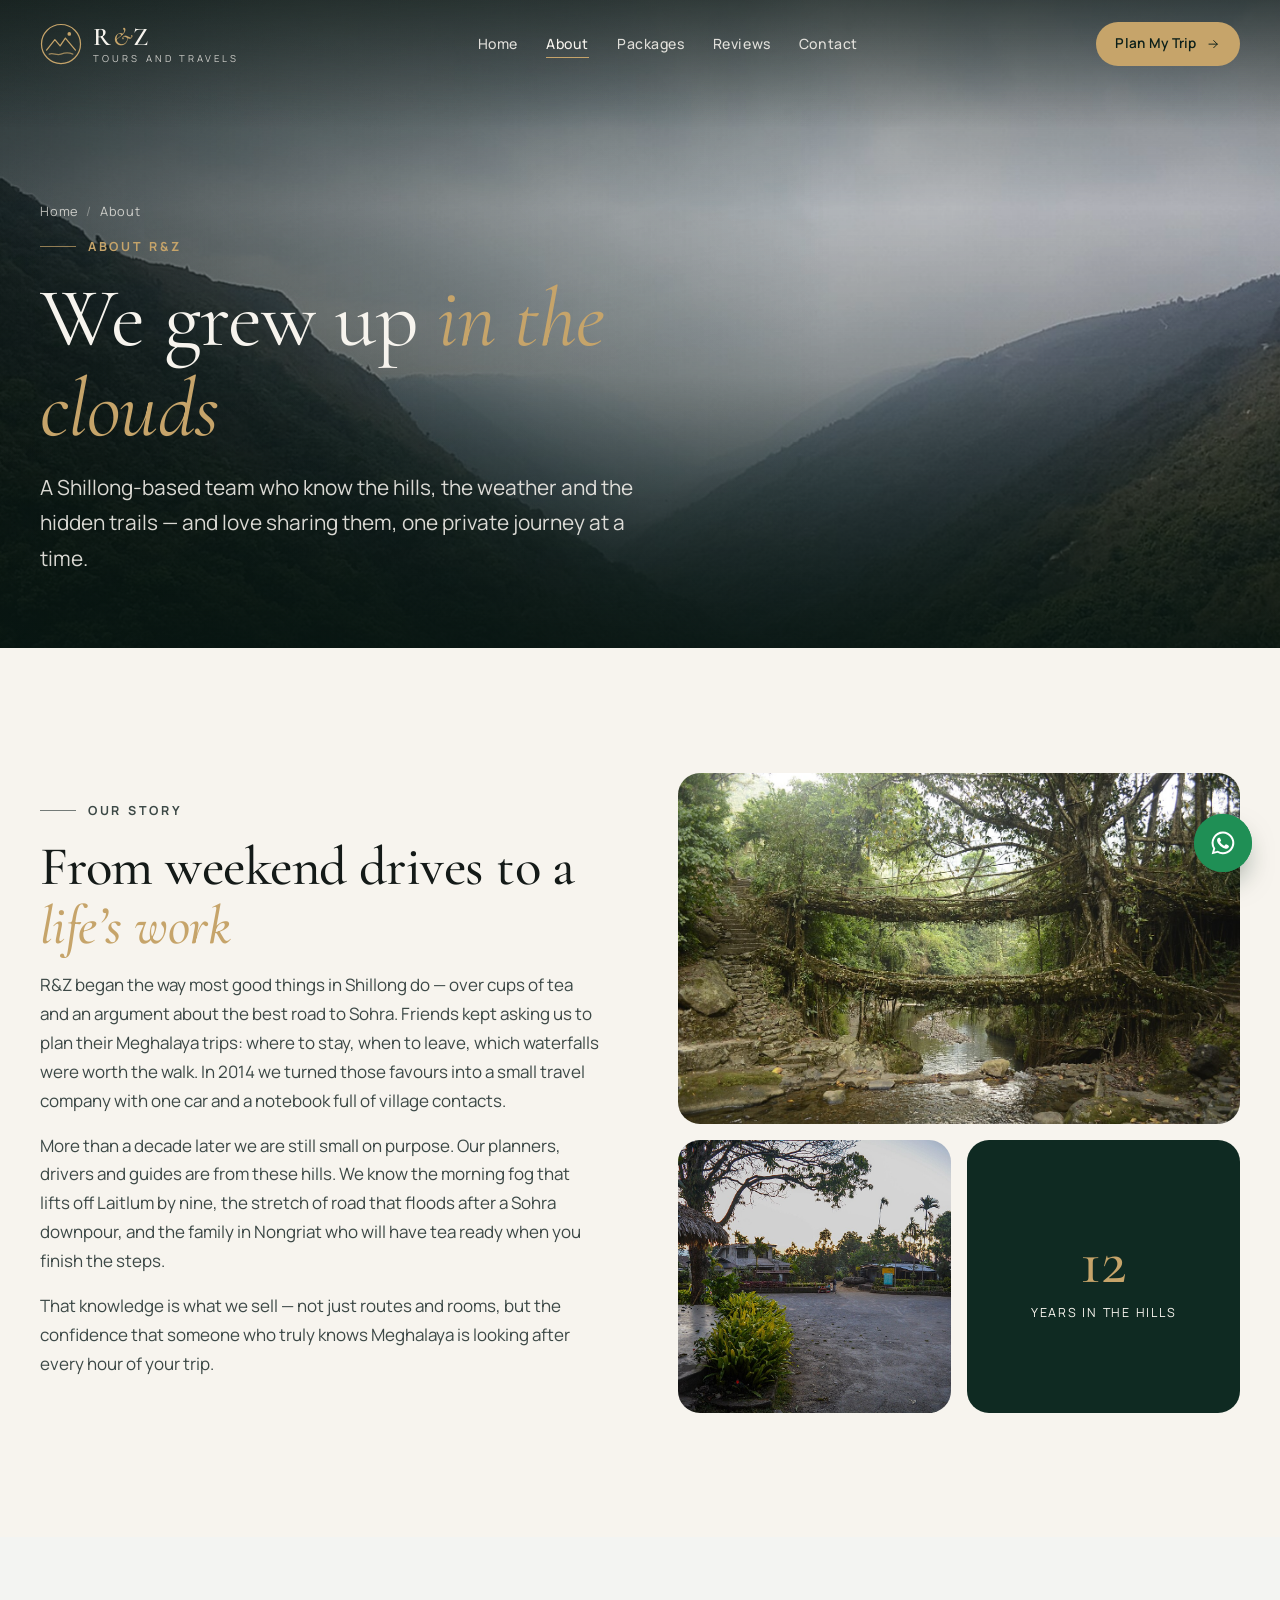
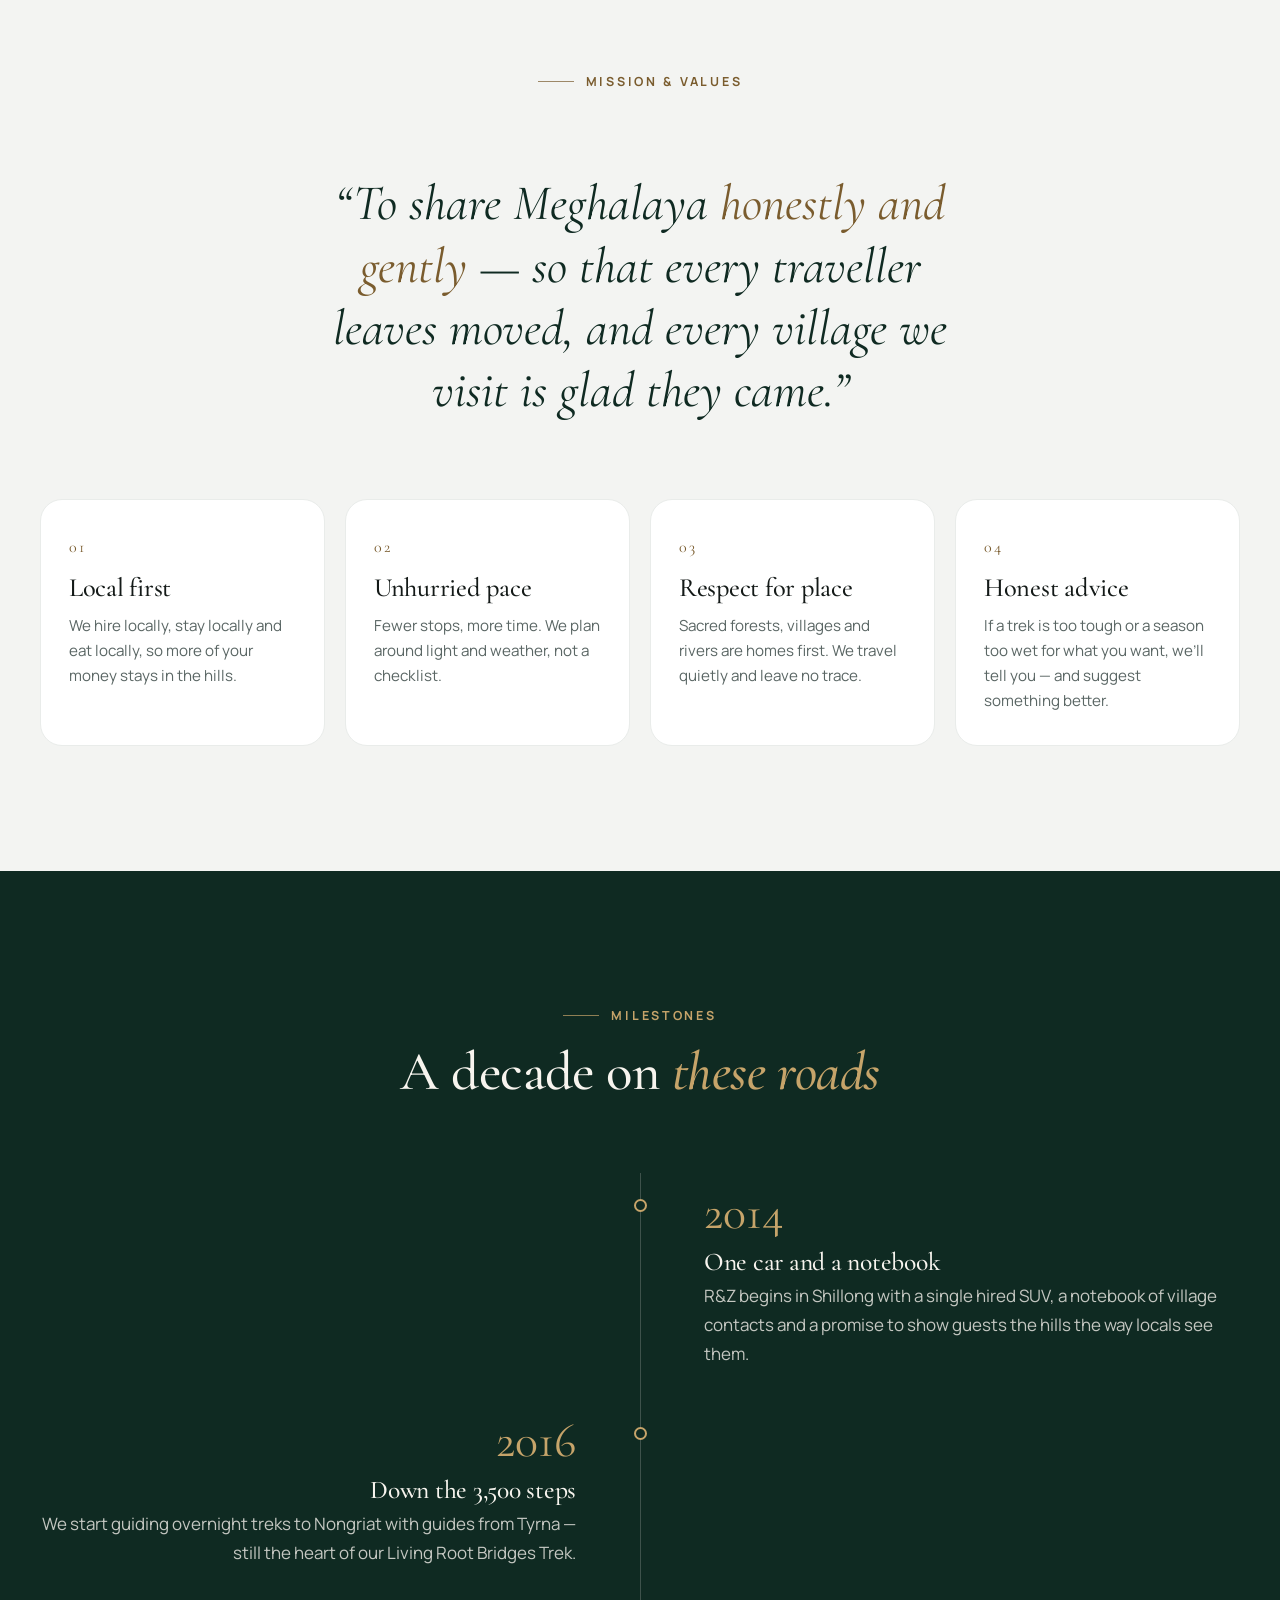
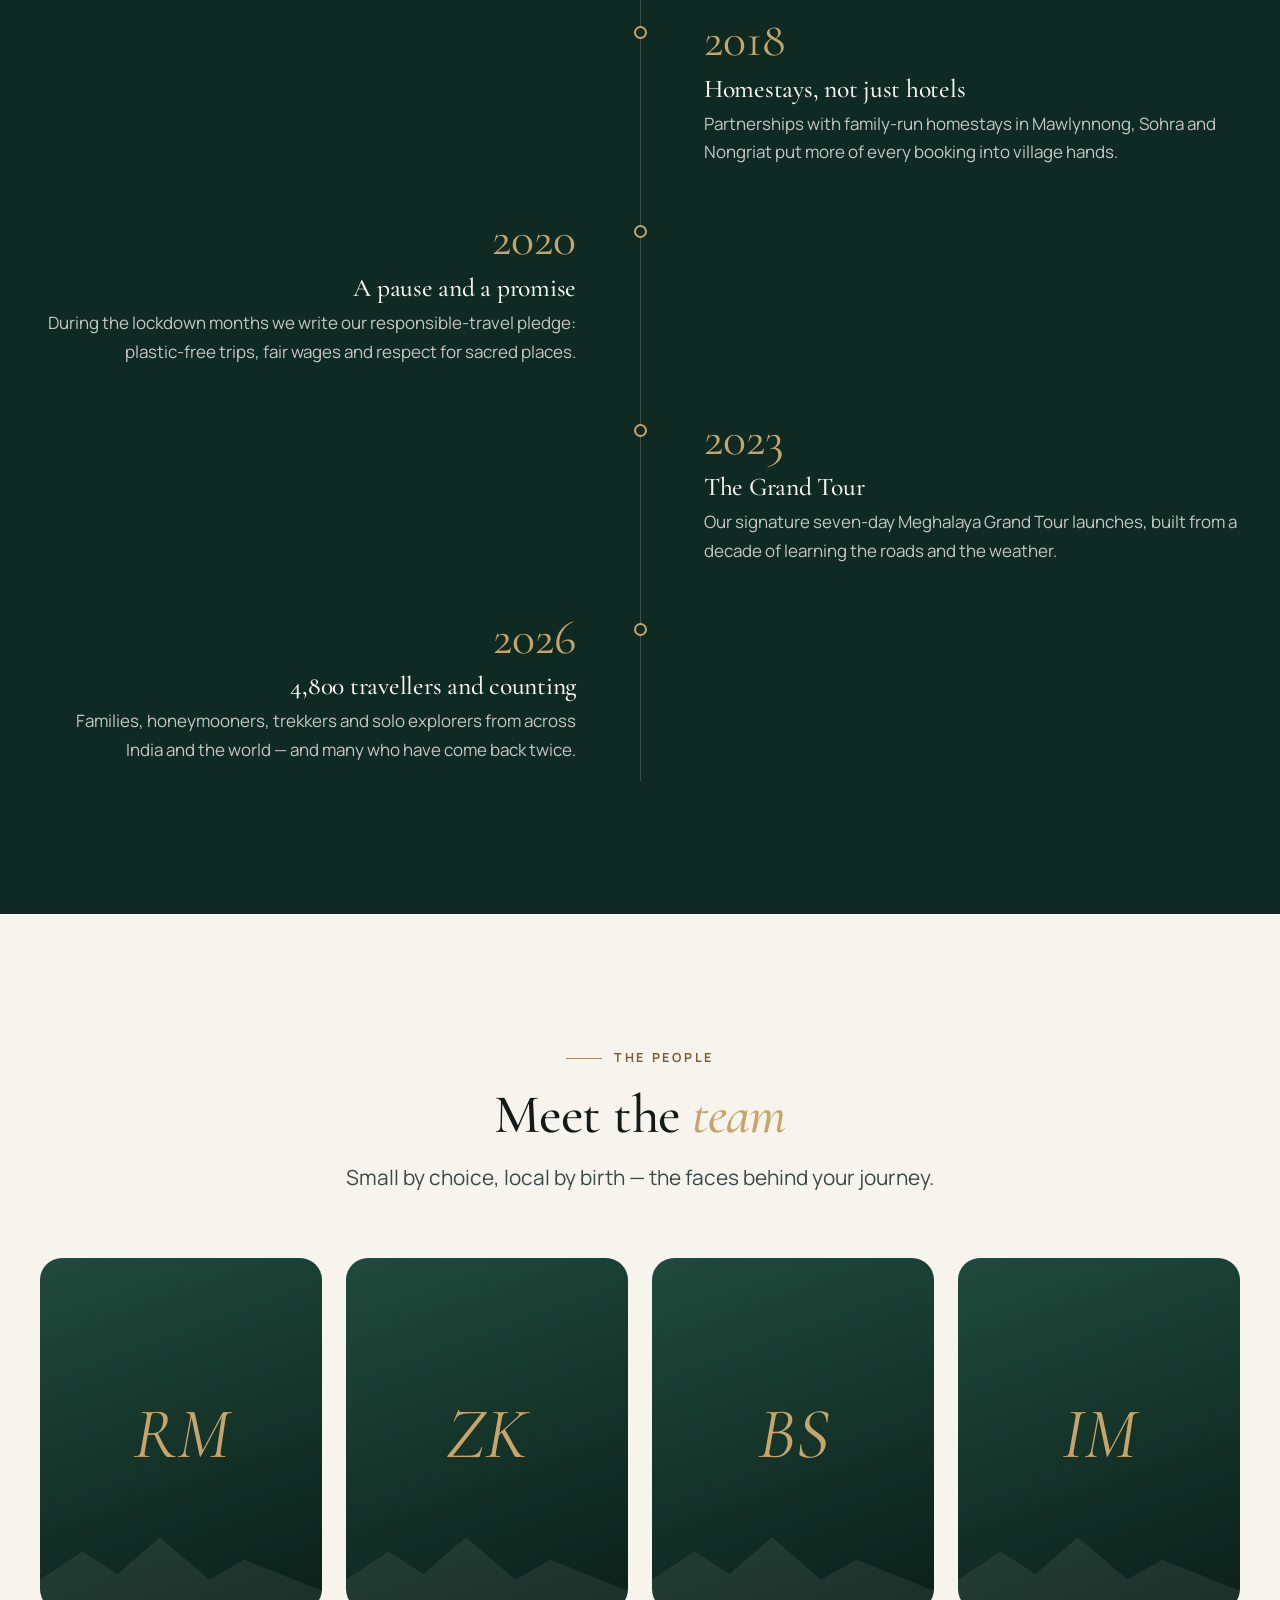
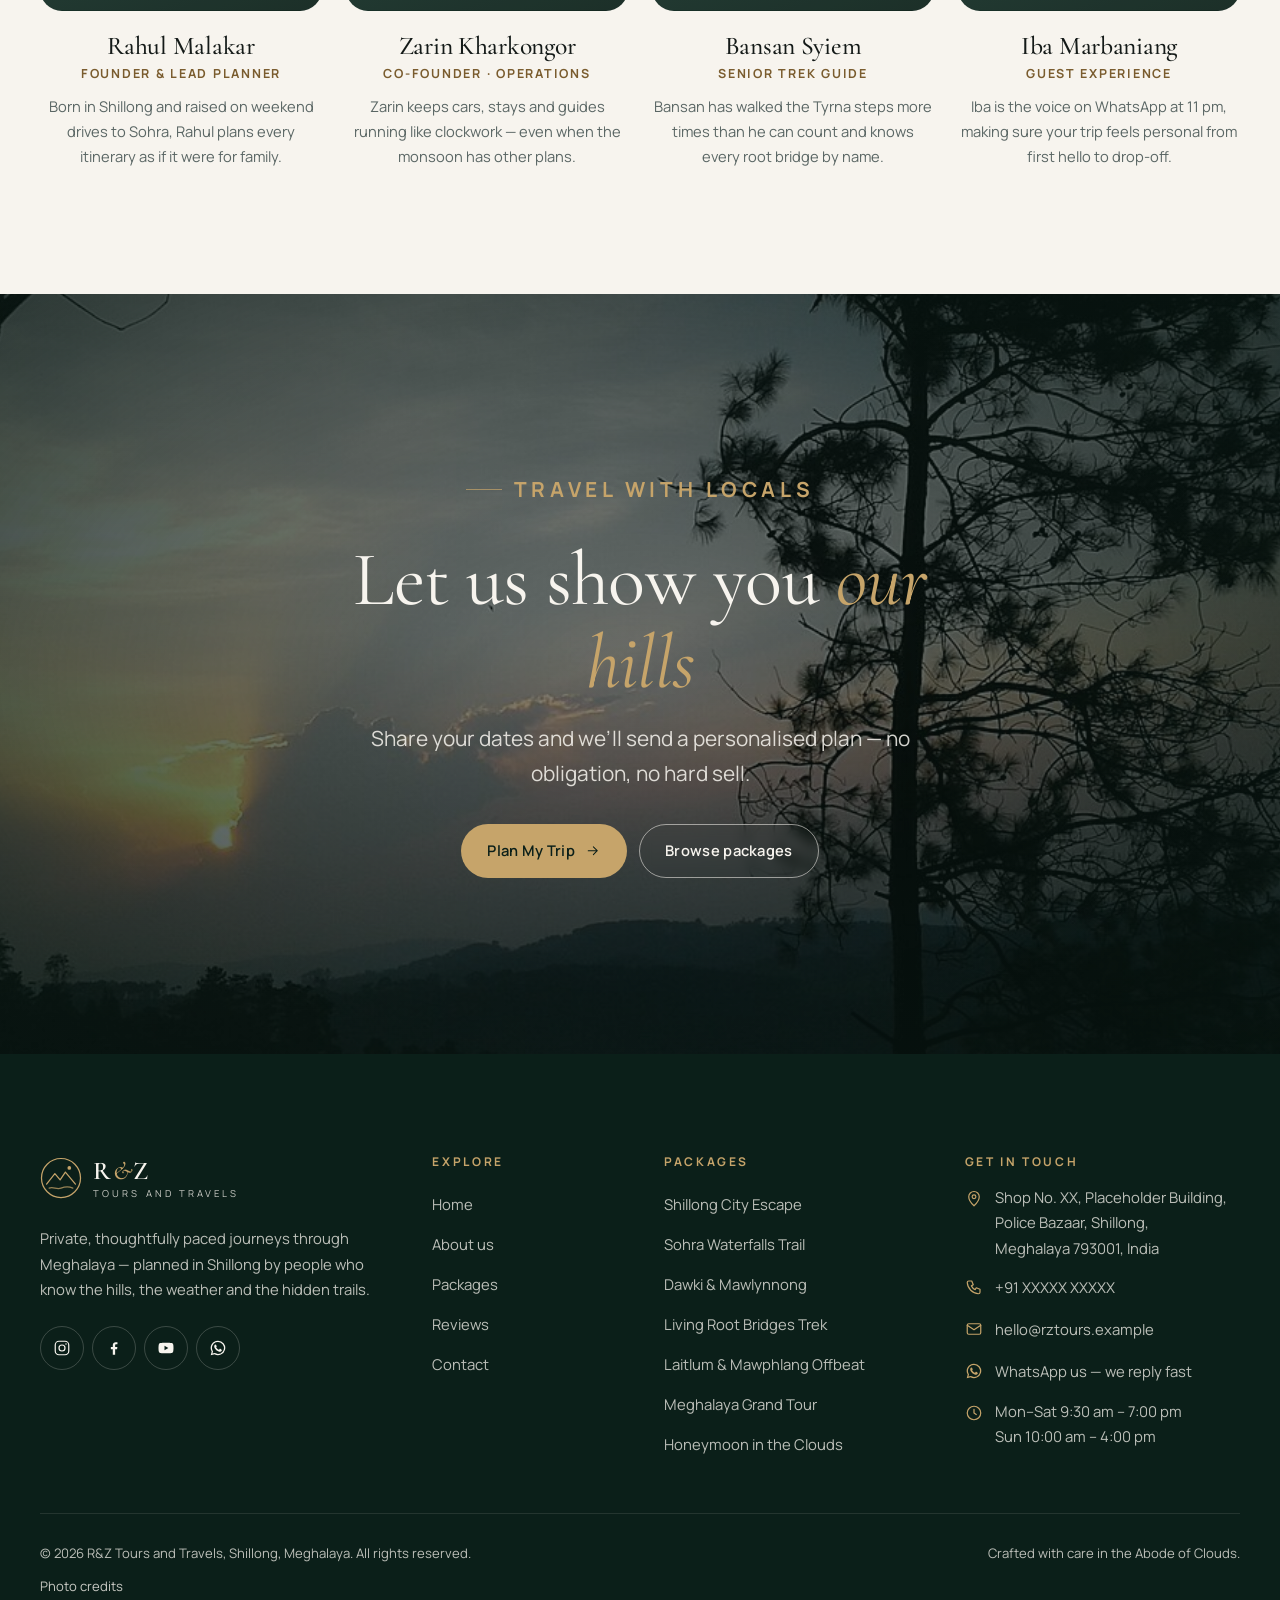
==== commit 8ec97aa5: "Fixed owner name" ====
--- a/about.html
+++ b/about.html
@@ -193,10 +193,10 @@
       </div>
       <div class="team" data-stagger="0.12">
         <article class="member">
-          <div class="member__photo" role="img" aria-label="Portrait placeholder for Rida Lyngdoh"><svg class="member__hills" viewBox="0 0 200 60" fill="currentColor" aria-hidden="true"><path d="M0 60V38l30-20 25 16 30-26 35 30 25-14 55 22v14z"/></svg><span class="member__initials" aria-hidden="true">RL</span></div>
-          <h3>Rida Lyngdoh</h3>
+          <div class="member__photo" role="img" aria-label="Portrait placeholder for Rahul Malakar"><svg class="member__hills" viewBox="0 0 200 60" fill="currentColor" aria-hidden="true"><path d="M0 60V38l30-20 25 16 30-26 35 30 25-14 55 22v14z"/></svg><span class="member__initials" aria-hidden="true">RM</span></div>
+          <h3>Rahul Malakar</h3>
           <span class="member__role">Founder &amp; Lead Planner</span>
-          <p>Born in Shillong and raised on weekend drives to Sohra, Rida plans every itinerary as if it were for family.</p>
+          <p>Born in Shillong and raised on weekend drives to Sohra, Rahul plans every itinerary as if it were for family.</p>
         </article>
         <article class="member">
           <div class="member__photo" role="img" aria-label="Portrait placeholder for Zarin Kharkongor"><svg class="member__hills" viewBox="0 0 200 60" fill="currentColor" aria-hidden="true"><path d="M0 60V38l30-20 25 16 30-26 35 30 25-14 55 22v14z"/></svg><span class="member__initials" aria-hidden="true">ZK</span></div>
